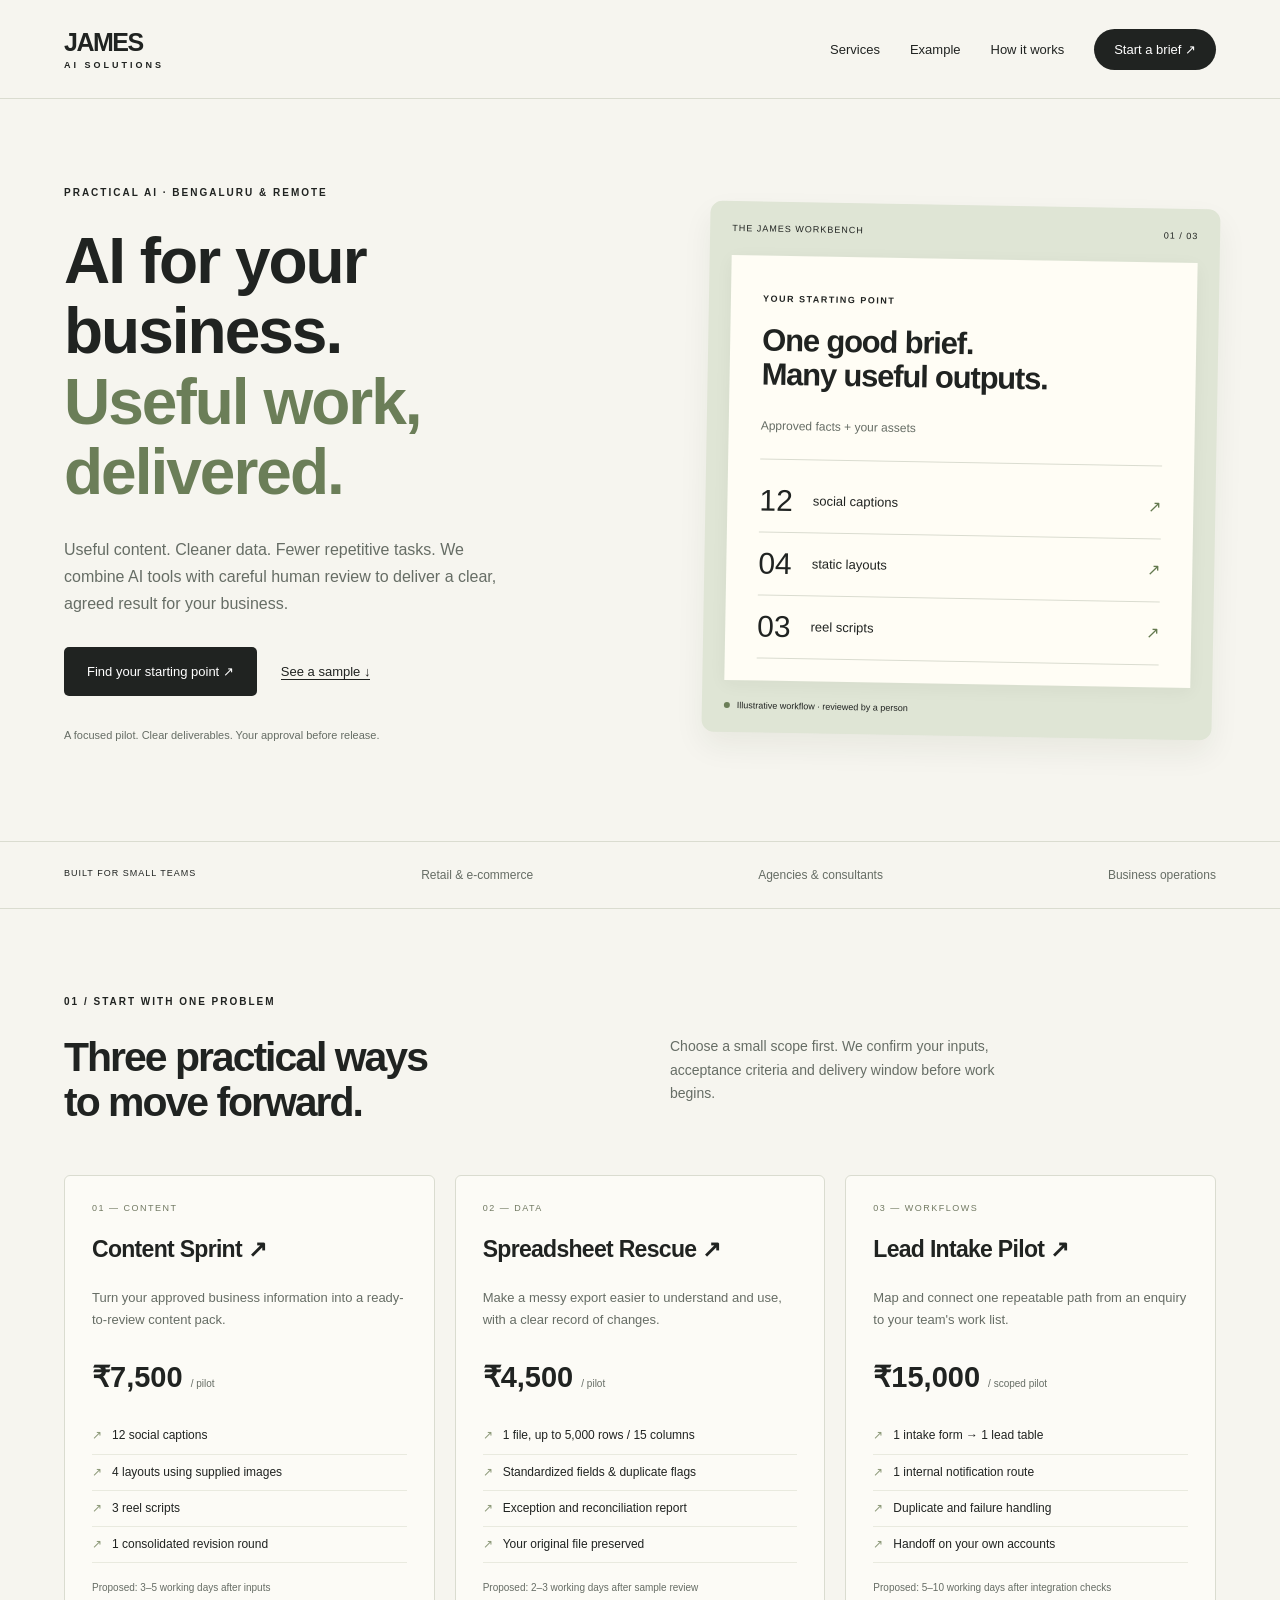
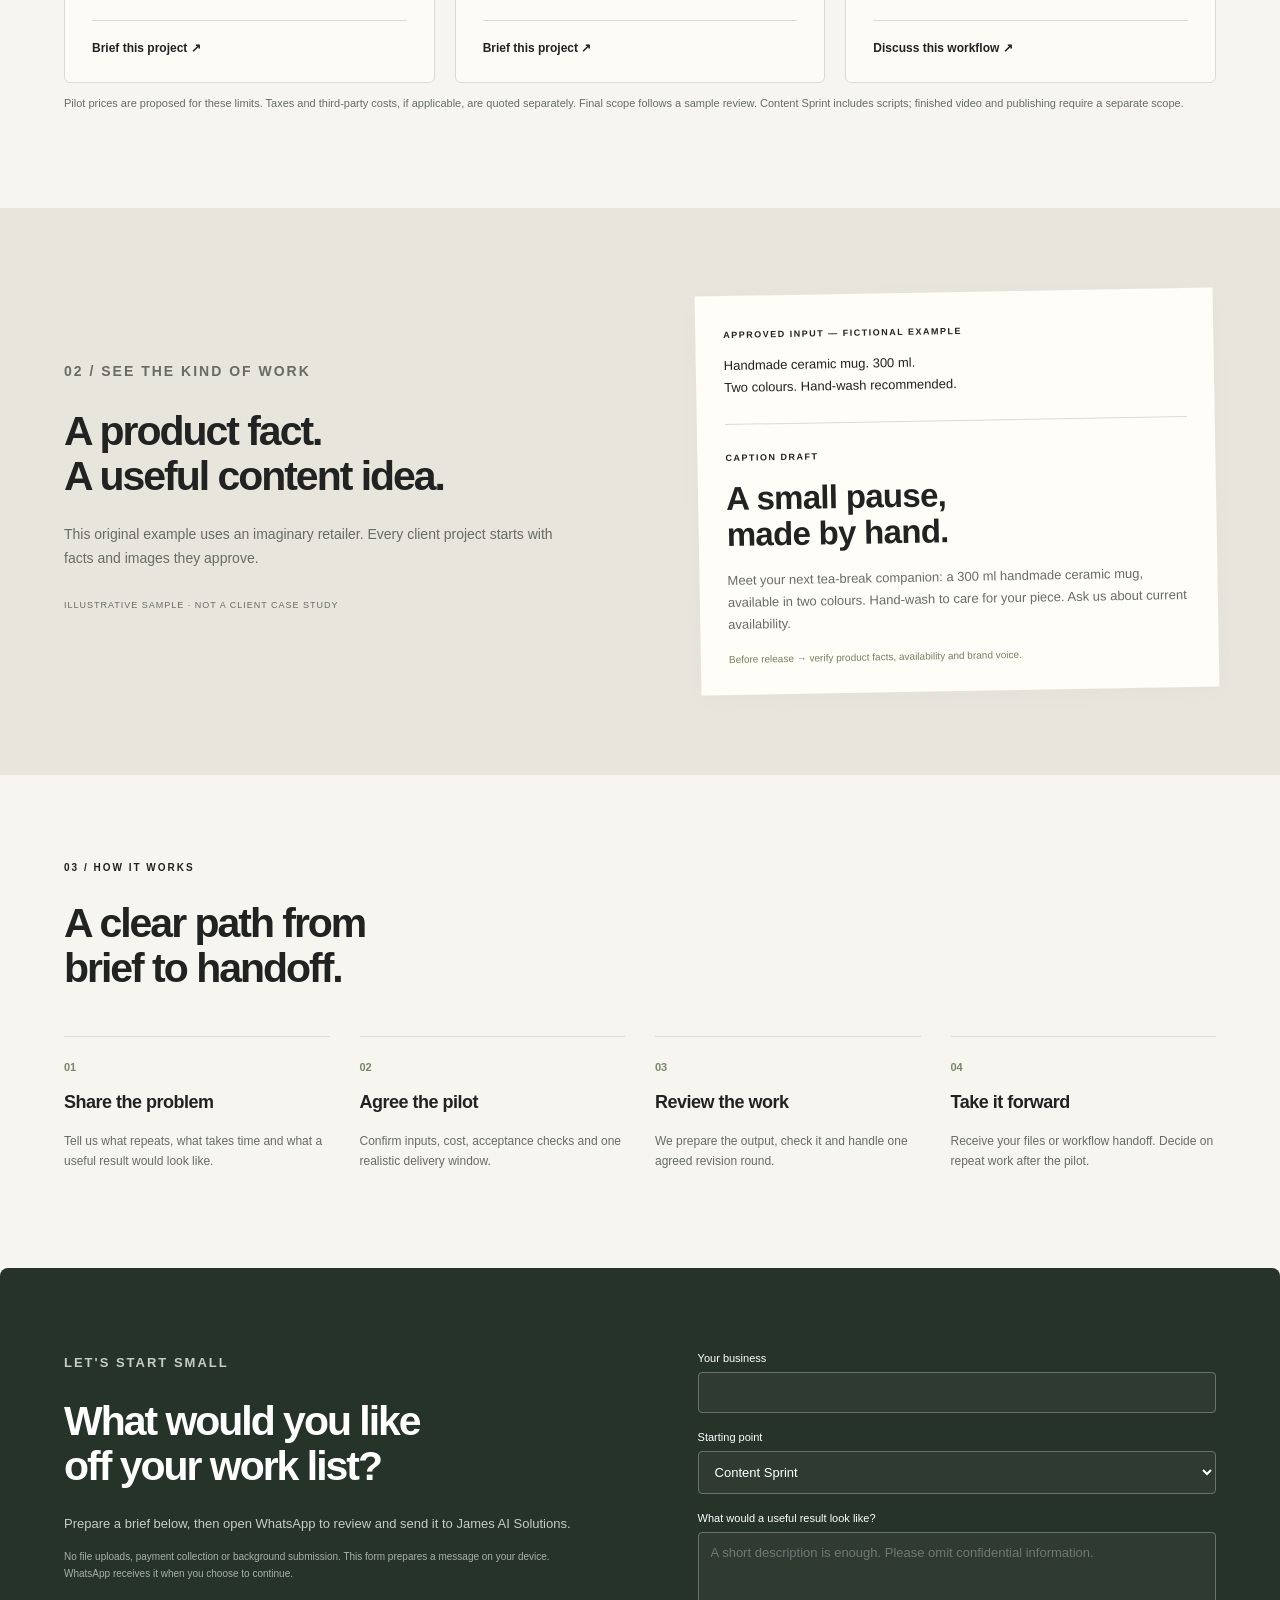
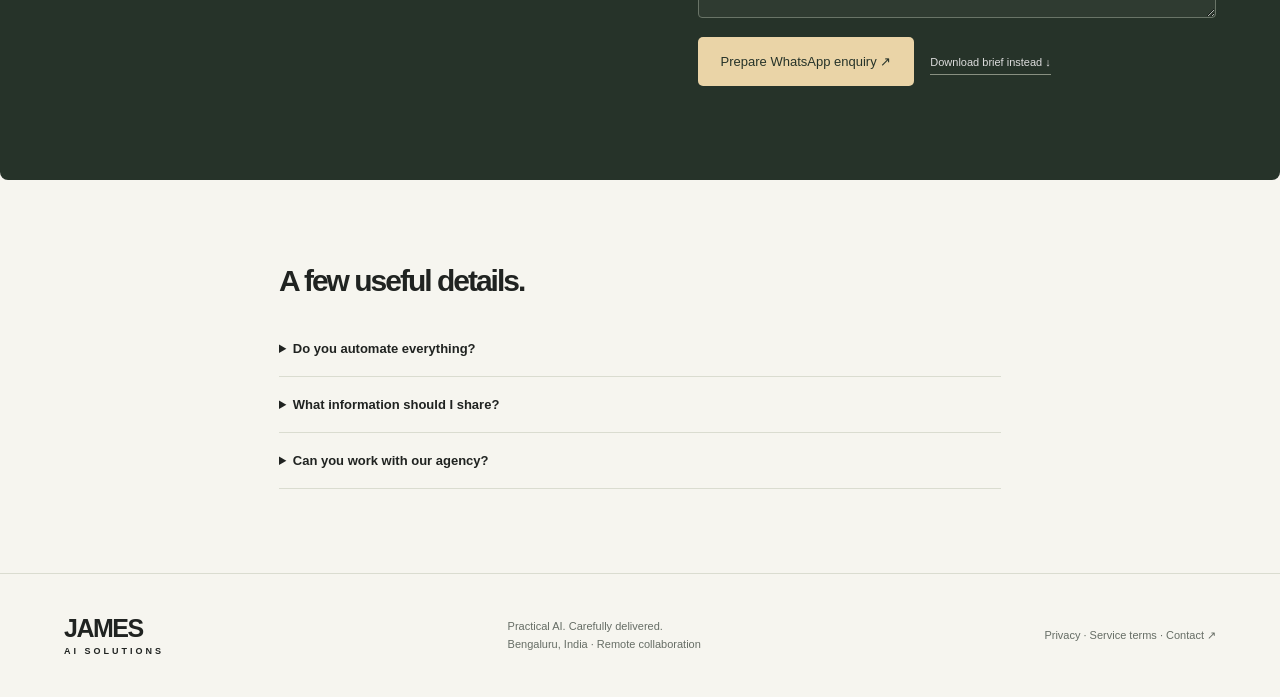
==== site/index.html @ 5cc7531f "Add accessible static business website and Cloudflare deployment build" ====
<!doctype html>
<html lang="en"><head><meta charset="utf-8"><meta name="viewport" content="width=device-width,initial-scale=1"><meta name="description" content="James AI Solutions helps Bengaluru small businesses with AI-assisted content, spreadsheet cleanup and lead intake automation. Explore fixed-scope pilots."><title>James AI Solutions | AI Content & Business Automation in Bengaluru</title><meta name="theme-color" content="#263329"><link rel="icon" href="favicon.svg" type="image/svg+xml"><link rel="stylesheet" href="style.css"></head>
<body><a class="skip-link" href="#main">Skip to content</a><header><a class="brand" href="#">JAMES<span>AI SOLUTIONS</span></a><nav aria-label="Main navigation"><a href="#services">Services</a><a href="#example">Example</a><a href="#process">How it works</a><a class="nav-cta" href="#brief">Start a brief ↗</a></nav></header>
<main id="main"><section class="hero"><div><p class="eyebrow">PRACTICAL AI · BENGALURU & REMOTE</p><h1>AI for your business.<br><em>Useful work, delivered.</em></h1><p class="intro">Useful content. Cleaner data. Fewer repetitive tasks. We combine AI tools with careful human review to deliver a clear, agreed result for your business.</p><div class="actions"><a class="button" href="#services">Find your starting point ↗</a><a class="text-link" href="#example">See a sample ↓</a></div><p class="fine">A focused pilot. Clear deliverables. Your approval before release.</p></div><aside class="workbench" aria-label="An illustrative content workflow"><div class="window"><span>THE JAMES WORKBENCH</span><span>01 / 03</span></div><div class="paper"><small>YOUR STARTING POINT</small><h2>One good brief.<br>Many useful outputs.</h2><p>Approved facts + your assets</p><div class="line"></div><div class="output"><b>12</b><span>social captions</span><i>↗</i></div><div class="output"><b>04</b><span>static layouts</span><i>↗</i></div><div class="output"><b>03</b><span>reel scripts</span><i>↗</i></div></div><div class="review"><span class="dot"></span>Illustrative workflow · reviewed by a person</div></aside></section>
<div class="strip"><span>BUILT FOR SMALL TEAMS</span><span>Retail & e-commerce</span><span>Agencies & consultants</span><span>Business operations</span></div>
<section id="services"><div class="section-top"><p class="eyebrow">01 / START WITH ONE PROBLEM</p><h2>Three practical ways<br>to move forward.</h2><p>Choose a small scope first. We confirm your inputs, acceptance criteria and delivery window before work begins.</p></div><div class="packages"><article><span class="number">01 — CONTENT</span><h3><a href="content-sprint.html">Content Sprint ↗</a></h3><p>Turn your approved business information into a ready-to-review content pack.</p><strong>₹7,500 <small>/ pilot</small></strong><ul><li>12 social captions</li><li>4 layouts using supplied images</li><li>3 reel scripts</li><li>1 consolidated revision round</li></ul><p class="timing">Proposed: 3–5 working days after inputs</p><a class="choose" data-service="Content Sprint" href="#brief">Brief this project ↗</a></article><article><span class="number">02 — DATA</span><h3><a href="spreadsheet-rescue.html">Spreadsheet Rescue ↗</a></h3><p>Make a messy export easier to understand and use, with a clear record of changes.</p><strong>₹4,500 <small>/ pilot</small></strong><ul><li>1 file, up to 5,000 rows / 15 columns</li><li>Standardized fields & duplicate flags</li><li>Exception and reconciliation report</li><li>Your original file preserved</li></ul><p class="timing">Proposed: 2–3 working days after sample review</p><a class="choose" data-service="Spreadsheet Rescue" href="#brief">Brief this project ↗</a></article><article><span class="number">03 — WORKFLOWS</span><h3><a href="lead-intake.html">Lead Intake Pilot ↗</a></h3><p>Map and connect one repeatable path from an enquiry to your team's work list.</p><strong>₹15,000 <small>/ scoped pilot</small></strong><ul><li>1 intake form → 1 lead table</li><li>1 internal notification route</li><li>Duplicate and failure handling</li><li>Handoff on your own accounts</li></ul><p class="timing">Proposed: 5–10 working days after integration checks</p><a class="choose" data-service="Lead Intake Pilot" href="#brief">Discuss this workflow ↗</a></article></div><p class="fine">Pilot prices are proposed for these limits. Taxes and third-party costs, if applicable, are quoted separately. Final scope follows a sample review. Content Sprint includes scripts; finished video and publishing require a separate scope.</p></section>
<section id="example" class="example"><div><p class="eyebrow">02 / SEE THE KIND OF WORK</p><h2>A product fact.<br>A useful content idea.</h2><p>This original example uses an imaginary retailer. Every client project starts with facts and images they approve.</p><p class="sample-label">ILLUSTRATIVE SAMPLE · NOT A CLIENT CASE STUDY</p></div><div class="sample"><div class="fact"><small>APPROVED INPUT — FICTIONAL EXAMPLE</small><p>Handmade ceramic mug. 300 ml.<br>Two colours. Hand-wash recommended.</p></div><div class="caption"><small>CAPTION DRAFT</small><h3>A small pause,<br>made by hand.</h3><p>Meet your next tea-break companion: a 300 ml handmade ceramic mug, available in two colours. Hand-wash to care for your piece. Ask us about current availability.</p><span>Before release → verify product facts, availability and brand voice.</span></div></div></section>
<section id="process"><p class="eyebrow">03 / HOW IT WORKS</p><h2>A clear path from<br>brief to handoff.</h2><div class="steps"><article><b>01</b><h3>Share the problem</h3><p>Tell us what repeats, what takes time and what a useful result would look like.</p></article><article><b>02</b><h3>Agree the pilot</h3><p>Confirm inputs, cost, acceptance checks and one realistic delivery window.</p></article><article><b>03</b><h3>Review the work</h3><p>We prepare the output, check it and handle one agreed revision round.</p></article><article><b>04</b><h3>Take it forward</h3><p>Receive your files or workflow handoff. Decide on repeat work after the pilot.</p></article></div></section>
<section id="brief" class="brief"><div><p class="eyebrow">LET'S START SMALL</p><h2>What would you like<br>off your work list?</h2><p>Prepare a brief below, then open WhatsApp to review and send it to James AI Solutions.</p><p class="fine">No file uploads, payment collection or background submission. This form prepares a message on your device. WhatsApp receives it when you choose to continue.</p></div><form id="brief-form"><label>Your business<input name="business" required maxlength="100" autocomplete="organization"></label><label>Starting point<select name="service" id="service"><option>Content Sprint</option><option>Spreadsheet Rescue</option><option>Lead Intake Pilot</option><option>Agency partnership</option></select></label><label>What would a useful result look like?<textarea name="problem" required rows="4" maxlength="1200" placeholder="A short description is enough. Please omit confidential information."></textarea></label><button class="button" type="submit">Prepare WhatsApp enquiry ↗</button><button id="download" type="button" class="secondary">Download brief instead ↓</button><p id="form-status" role="status" class="fine"></p></form></section>
<section class="faq"><h2>A few useful details.</h2><details><summary>Do you automate everything?</summary><p>We automate selected repetitive steps and keep review points for factual accuracy, quality and release decisions. Every workflow needs checks with real inputs before handoff.</p></details><details><summary>What information should I share?</summary><p>Start with a short problem description and a non-confidential sample. We agree on access, provider use and retention before handling business data.</p></details><details><summary>Can you work with our agency?</summary><p>We can discuss a scoped production trial using your approved briefs and assets. Repeat capacity and turnaround are agreed after delivery of the trial.</p></details></section></main><footer><a class="brand" href="#">JAMES<span>AI SOLUTIONS</span></a><p>Practical AI. Carefully delivered.<br>Bengaluru, India · Remote collaboration</p><div><a href="privacy.html">Privacy</a> · <a href="terms.html">Service terms</a> · <a href="#brief">Contact ↗</a></div></footer><script src="app.js"></script></body></html>
---- site/style.css ----
:root{--ink:#202321;--muted:#666d65;--paper:#f6f5ef;--orange:#e5813d;--line:#dadcd0}*{box-sizing:border-box}html{scroll-behavior:smooth;scroll-padding-top:25px}body{margin:0;background:var(--paper);color:var(--ink);font-family:'DM Sans',sans-serif}a{color:inherit;text-decoration:none}header,main,footer{max-width:1320px;margin:auto}header{padding:28px 5%;display:flex;justify-content:space-between;align-items:center;border-bottom:1px solid var(--line)}.brand{font:800 25px 'Manrope',sans-serif;letter-spacing:-1.5px}.brand span{display:block;font:600 9px 'DM Sans',sans-serif;letter-spacing:3px;margin-top:3px}nav{display:flex;align-items:center;gap:30px;font-size:13px}.nav-cta{background:var(--ink);color:white;padding:13px 20px;border-radius:30px}section{padding:84px 5%}.hero{display:grid;grid-template-columns:1.1fr 1fr;gap:7%;align-items:center;padding-top:85px;padding-bottom:85px}.eyebrow{font-size:10px;letter-spacing:2px;font-weight:700;margin:0 0 25px}h1,h2,h3{font-family:'Manrope',sans-serif;letter-spacing:-2px;line-height:1.1}h1{font-size:clamp(50px,5.4vw,76px);font-weight:600;margin:0 0 28px}h1 em{font-style:normal;color:#6b7e58}h2{font-size:clamp(30px,3.2vw,44px);font-weight:600;margin:0 0 24px}h3{font-size:23px;letter-spacing:-.7px;font-weight:600}p{line-height:1.7}.intro{font-size:16px;max-width:450px;color:var(--muted)}.actions{display:flex;gap:24px;align-items:center;margin:30px 0}.button{display:inline-block;border:0;border-radius:5px;background:var(--ink);color:#fff;padding:17px 23px;font:500 13px 'DM Sans',sans-serif;cursor:pointer}.button:hover,.nav-cta:hover{background:#46523d}.text-link{font-size:13px;border-bottom:1px solid}.fine{font-size:11px;color:var(--muted);line-height:1.7}.workbench{background:#dfe5d5;padding:22px;border-radius:12px;transform:rotate(1deg);box-shadow:0 14px 30px #252c1510}.window{display:flex;justify-content:space-between;font-size:9px;letter-spacing:1px;margin-bottom:22px}.paper{background:#fffdf5;padding:32px 32px 22px;box-shadow:0 4px 18px #2731150c}.paper small,.sample small{font-size:9px;letter-spacing:1.5px;font-weight:700}.paper h2{font-size:31px;letter-spacing:-1.2px;margin-top:18px}.paper p{font-size:12px;color:var(--muted)}.line{height:1px;background:var(--line);margin:22px 0 10px}.output{display:flex;gap:20px;align-items:center;padding:14px 0;border-bottom:1px solid var(--line)}.output b{font:500 30px 'Manrope',sans-serif}.output span{font-size:13px}.output i{margin-left:auto;font-style:normal;color:#64794f}.review{font-size:9px;margin-top:20px;display:flex;align-items:center;gap:7px}.dot{width:6px;height:6px;border-radius:50%;background:#6b7e58}.strip{display:flex;justify-content:space-between;gap:20px;padding:26px 5%;border-block:1px solid var(--line);font-size:12px;color:var(--muted)}.strip span:first-child{font-size:9px;letter-spacing:1px;color:var(--ink)}.section-top{display:grid;grid-template-columns:1fr 1fr;gap:0 60px}.section-top .eyebrow{grid-column:1/-1}.section-top>p:last-child{font-size:14px;color:var(--muted);max-width:350px;margin:0}.packages{display:grid;grid-template-columns:repeat(3,1fr);gap:20px;margin-top:26px}.packages article{border:1px solid var(--line);padding:27px;background:#fcfbf6;border-radius:6px;display:flex;flex-direction:column}.number{font-size:9px;letter-spacing:1.5px;color:#717962}.packages h3{margin:24px 0 12px}.packages p{font-size:13px;color:var(--muted)}.packages strong{font:600 29px 'Manrope',sans-serif;margin-top:16px}.packages strong small{font-size:10px;font-weight:400;color:var(--muted)}ul{list-style:none;padding:0;margin:24px 0 16px}li{font-size:12px;line-height:1.6;padding:8px 0;border-bottom:1px solid #e9eadf}li:before{content:'↗';margin-right:10px;color:#8c9978}.packages .timing{font-size:10px;margin-top:auto}.choose{display:block;border-top:1px solid var(--line);margin-top:14px;padding-top:20px;font-size:12px;font-weight:600}.example{background:#e8e5dc;display:grid;grid-template-columns:1fr 1fr;gap:10%;align-items:center}.example>div>p{font-size:14px;color:var(--muted)}.example .sample-label{font-size:9px;letter-spacing:1px;margin-top:28px}.sample{background:#fffdf7;padding:28px;box-shadow:0 5px 25px #00000006;transform:rotate(-1deg)}.fact{border-bottom:1px solid var(--line);padding-bottom:12px}.fact p{font-size:13px}.caption{padding-top:22px}.caption h3{font-size:33px;margin:16px 0}.caption p{font-size:13px;color:var(--muted)}.caption span{font-size:10px;color:#74815e}.steps{display:grid;grid-template-columns:repeat(4,1fr);gap:30px;margin-top:45px}.steps b{font-size:11px;color:#78886a}.steps article{border-top:1px solid var(--line);padding-top:20px}.steps h3{font-size:18px;letter-spacing:-.5px}.steps p{font-size:12px;color:var(--muted)}.brief{background:#263329;color:white;display:grid;grid-template-columns:1fr 1fr;gap:10%;border-radius:8px}.brief p{font-size:13px;color:#c7cec2}.brief .fine{font-size:10px;color:#a9b3a4}form label{display:block;font-size:11px;margin-bottom:18px}input,select,textarea{display:block;width:100%;font:13px 'DM Sans',sans-serif;padding:12px;margin-top:8px;border:1px solid #697467;border-radius:4px;background:#ffffff0a;color:#fff}select option{color:#202321}textarea{resize:vertical}input:focus,select:focus,textarea:focus{outline:2px solid #dfb786}.brief .button{background:#ead4a7;color:#263329}.secondary{font:11px 'DM Sans',sans-serif;background:transparent;color:#ddd;border:0;border-bottom:1px solid #889081;margin:14px 0 0 16px;padding:6px 0;cursor:pointer}.faq{max-width:850px;margin:auto}.faq h2{font-size:30px}.faq details{border-bottom:1px solid var(--line);padding:20px 0;font-size:13px}.faq summary{cursor:pointer;font-weight:600}.faq details p{color:var(--muted)}footer{padding:32px 5%;display:flex;align-items:center;justify-content:space-between;border-top:1px solid var(--line)}footer p,footer>a:last-child{font-size:11px;color:var(--muted)}@media(max-width:800px){header{padding:22px 6%}nav a:not(.nav-cta){display:none}nav{gap:0}.hero{grid-template-columns:1fr;padding:55px 6%;gap:45px}h1{font-size:55px}.workbench{max-width:480px;transform:none}section{padding:55px 6%}.strip{flex-wrap:wrap;font-size:10px}.strip span:first-child{width:100%}.section-top,.example,.brief{grid-template-columns:1fr;gap:25px}.packages{grid-template-columns:1fr}.steps{grid-template-columns:1fr 1fr;gap:25px}.example{padding:55px 6%}.sample{transform:none}.packages article{padding:27px}.packages .timing{margin-top:10px}.brief{border-radius:0}.secondary{display:block;margin-left:0}footer{flex-wrap:wrap;gap:20px}.actions{gap:18px}.text-link{font-size:11px}}@media(prefers-reduced-motion:reduce){html{scroll-behavior:auto}}
.skip-link{position:absolute;left:12px;top:-100px;background:#fff;color:#202321;padding:14px;z-index:10}.skip-link:focus{top:12px}:focus-visible{outline:3px solid #bd6b2e;outline-offset:4px}h1{font-size:clamp(43px,5vw,68px)}.document{max-width:900px;margin:auto;min-height:65vh}.document h1{font-size:46px}.document h2{font-size:26px;letter-spacing:-.6px;margin-top:35px}.document p,.document li{font-size:15px}.document a:not(.button){text-decoration:underline}.document ul{list-style:disc;padding-left:20px}.document li:before{content:none}footer div{font-size:11px;color:var(--muted)}@media(max-width:800px){h1{font-size:44px}.document h1{font-size:36px}}
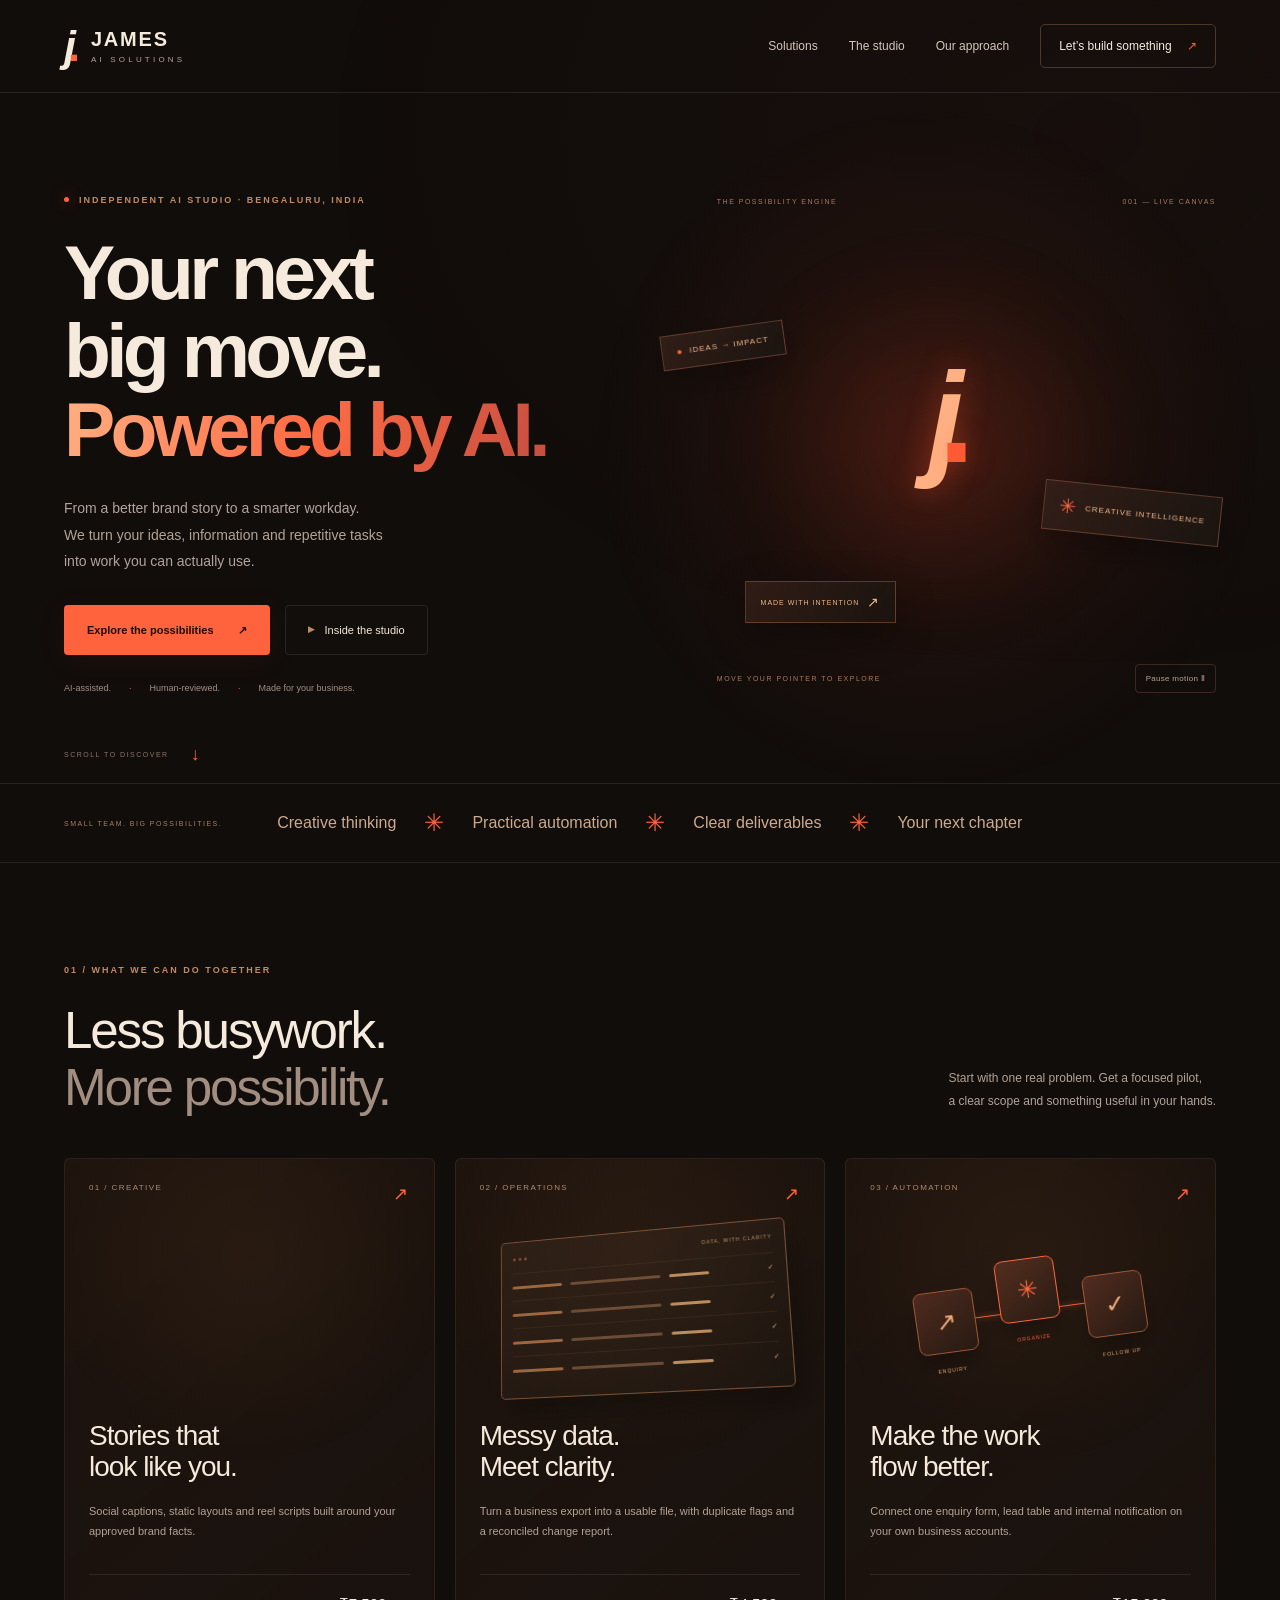
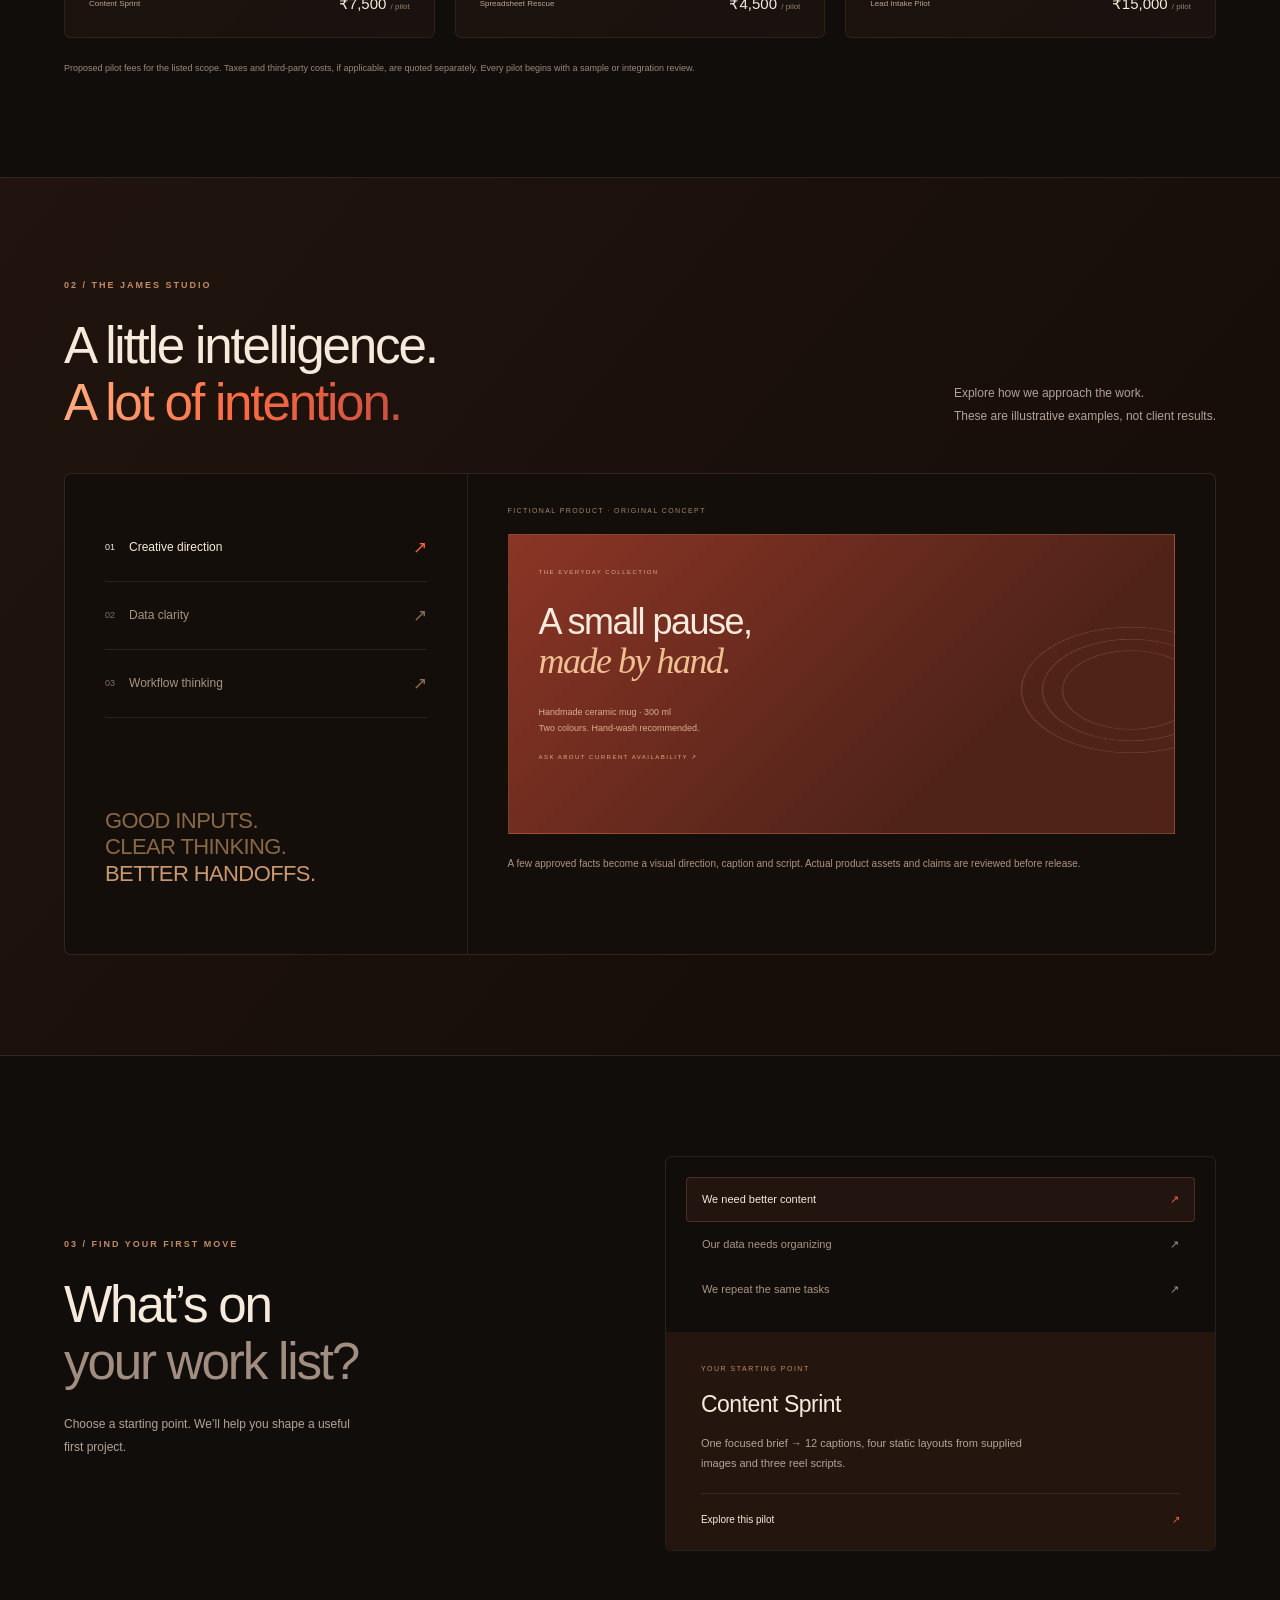
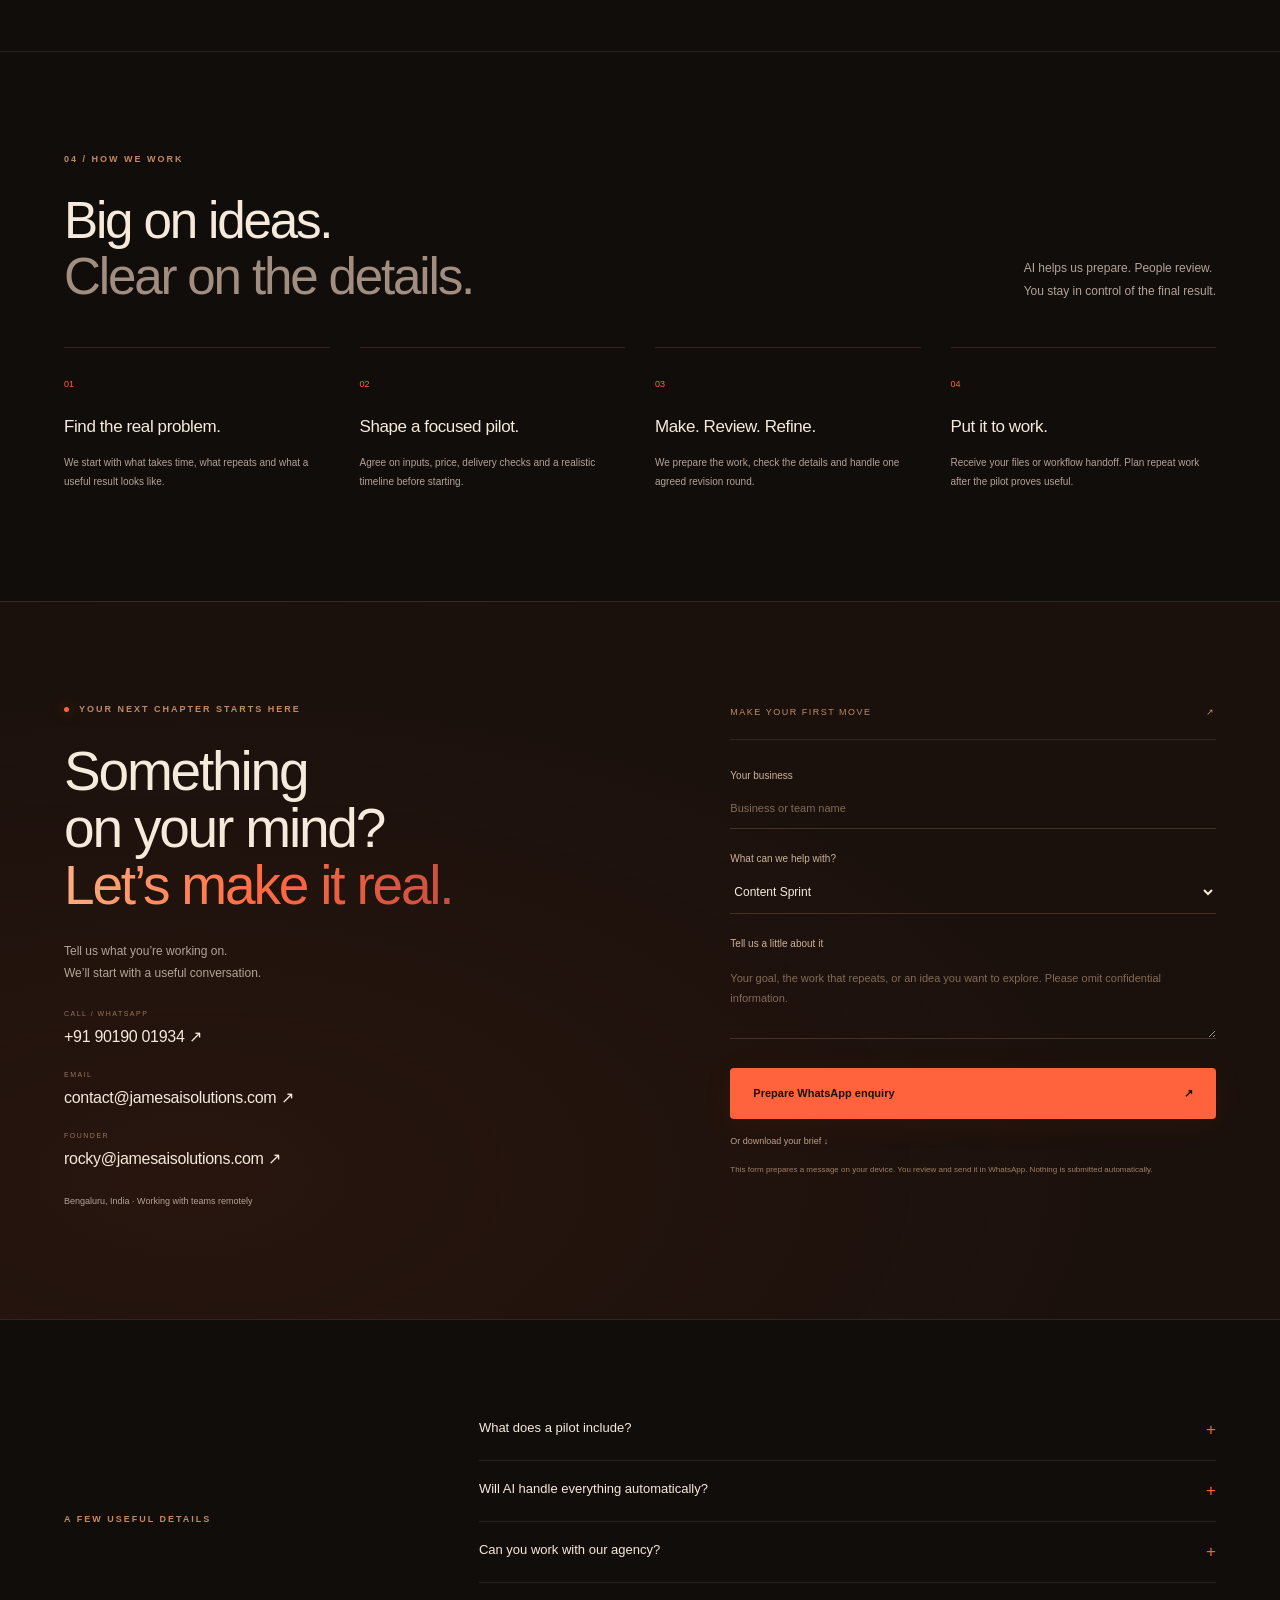
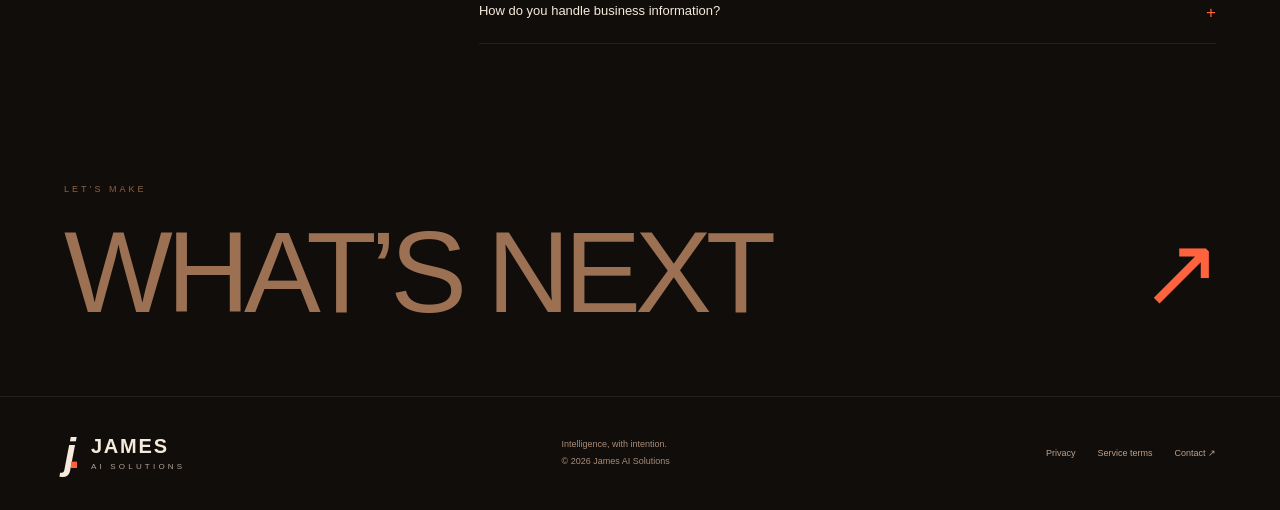
==== commit d1477340: "Redesign James website with animated dark studio, company domain and email contacts" ====
--- a/site/index.html
+++ b/site/index.html
@@ -1,10 +1,11 @@
-<!doctype html>
-<html lang="en"><head><meta charset="utf-8"><meta name="viewport" content="width=device-width,initial-scale=1"><meta name="description" content="James AI Solutions helps Bengaluru small businesses with AI-assisted content, spreadsheet cleanup and lead intake automation. Explore fixed-scope pilots."><title>James AI Solutions | AI Content & Business Automation in Bengaluru</title><meta name="theme-color" content="#263329"><link rel="icon" href="favicon.svg" type="image/svg+xml"><link rel="stylesheet" href="style.css"></head>
-<body><a class="skip-link" href="#main">Skip to content</a><header><a class="brand" href="#">JAMES<span>AI SOLUTIONS</span></a><nav aria-label="Main navigation"><a href="#services">Services</a><a href="#example">Example</a><a href="#process">How it works</a><a class="nav-cta" href="#brief">Start a brief ↗</a></nav></header>
-<main id="main"><section class="hero"><div><p class="eyebrow">PRACTICAL AI · BENGALURU & REMOTE</p><h1>AI for your business.<br><em>Useful work, delivered.</em></h1><p class="intro">Useful content. Cleaner data. Fewer repetitive tasks. We combine AI tools with careful human review to deliver a clear, agreed result for your business.</p><div class="actions"><a class="button" href="#services">Find your starting point ↗</a><a class="text-link" href="#example">See a sample ↓</a></div><p class="fine">A focused pilot. Clear deliverables. Your approval before release.</p></div><aside class="workbench" aria-label="An illustrative content workflow"><div class="window"><span>THE JAMES WORKBENCH</span><span>01 / 03</span></div><div class="paper"><small>YOUR STARTING POINT</small><h2>One good brief.<br>Many useful outputs.</h2><p>Approved facts + your assets</p><div class="line"></div><div class="output"><b>12</b><span>social captions</span><i>↗</i></div><div class="output"><b>04</b><span>static layouts</span><i>↗</i></div><div class="output"><b>03</b><span>reel scripts</span><i>↗</i></div></div><div class="review"><span class="dot"></span>Illustrative workflow · reviewed by a person</div></aside></section>
-<div class="strip"><span>BUILT FOR SMALL TEAMS</span><span>Retail & e-commerce</span><span>Agencies & consultants</span><span>Business operations</span></div>
-<section id="services"><div class="section-top"><p class="eyebrow">01 / START WITH ONE PROBLEM</p><h2>Three practical ways<br>to move forward.</h2><p>Choose a small scope first. We confirm your inputs, acceptance criteria and delivery window before work begins.</p></div><div class="packages"><article><span class="number">01 — CONTENT</span><h3><a href="content-sprint.html">Content Sprint ↗</a></h3><p>Turn your approved business information into a ready-to-review content pack.</p><strong>₹7,500 <small>/ pilot</small></strong><ul><li>12 social captions</li><li>4 layouts using supplied images</li><li>3 reel scripts</li><li>1 consolidated revision round</li></ul><p class="timing">Proposed: 3–5 working days after inputs</p><a class="choose" data-service="Content Sprint" href="#brief">Brief this project ↗</a></article><article><span class="number">02 — DATA</span><h3><a href="spreadsheet-rescue.html">Spreadsheet Rescue ↗</a></h3><p>Make a messy export easier to understand and use, with a clear record of changes.</p><strong>₹4,500 <small>/ pilot</small></strong><ul><li>1 file, up to 5,000 rows / 15 columns</li><li>Standardized fields & duplicate flags</li><li>Exception and reconciliation report</li><li>Your original file preserved</li></ul><p class="timing">Proposed: 2–3 working days after sample review</p><a class="choose" data-service="Spreadsheet Rescue" href="#brief">Brief this project ↗</a></article><article><span class="number">03 — WORKFLOWS</span><h3><a href="lead-intake.html">Lead Intake Pilot ↗</a></h3><p>Map and connect one repeatable path from an enquiry to your team's work list.</p><strong>₹15,000 <small>/ scoped pilot</small></strong><ul><li>1 intake form → 1 lead table</li><li>1 internal notification route</li><li>Duplicate and failure handling</li><li>Handoff on your own accounts</li></ul><p class="timing">Proposed: 5–10 working days after integration checks</p><a class="choose" data-service="Lead Intake Pilot" href="#brief">Discuss this workflow ↗</a></article></div><p class="fine">Pilot prices are proposed for these limits. Taxes and third-party costs, if applicable, are quoted separately. Final scope follows a sample review. Content Sprint includes scripts; finished video and publishing require a separate scope.</p></section>
-<section id="example" class="example"><div><p class="eyebrow">02 / SEE THE KIND OF WORK</p><h2>A product fact.<br>A useful content idea.</h2><p>This original example uses an imaginary retailer. Every client project starts with facts and images they approve.</p><p class="sample-label">ILLUSTRATIVE SAMPLE · NOT A CLIENT CASE STUDY</p></div><div class="sample"><div class="fact"><small>APPROVED INPUT — FICTIONAL EXAMPLE</small><p>Handmade ceramic mug. 300 ml.<br>Two colours. Hand-wash recommended.</p></div><div class="caption"><small>CAPTION DRAFT</small><h3>A small pause,<br>made by hand.</h3><p>Meet your next tea-break companion: a 300 ml handmade ceramic mug, available in two colours. Hand-wash to care for your piece. Ask us about current availability.</p><span>Before release → verify product facts, availability and brand voice.</span></div></div></section>
-<section id="process"><p class="eyebrow">03 / HOW IT WORKS</p><h2>A clear path from<br>brief to handoff.</h2><div class="steps"><article><b>01</b><h3>Share the problem</h3><p>Tell us what repeats, what takes time and what a useful result would look like.</p></article><article><b>02</b><h3>Agree the pilot</h3><p>Confirm inputs, cost, acceptance checks and one realistic delivery window.</p></article><article><b>03</b><h3>Review the work</h3><p>We prepare the output, check it and handle one agreed revision round.</p></article><article><b>04</b><h3>Take it forward</h3><p>Receive your files or workflow handoff. Decide on repeat work after the pilot.</p></article></div></section>
-<section id="brief" class="brief"><div><p class="eyebrow">LET'S START SMALL</p><h2>What would you like<br>off your work list?</h2><p>Prepare a brief below, then open WhatsApp to review and send it to James AI Solutions.</p><p class="fine">No file uploads, payment collection or background submission. This form prepares a message on your device. WhatsApp receives it when you choose to continue.</p></div><form id="brief-form"><label>Your business<input name="business" required maxlength="100" autocomplete="organization"></label><label>Starting point<select name="service" id="service"><option>Content Sprint</option><option>Spreadsheet Rescue</option><option>Lead Intake Pilot</option><option>Agency partnership</option></select></label><label>What would a useful result look like?<textarea name="problem" required rows="4" maxlength="1200" placeholder="A short description is enough. Please omit confidential information."></textarea></label><button class="button" type="submit">Prepare WhatsApp enquiry ↗</button><button id="download" type="button" class="secondary">Download brief instead ↓</button><p id="form-status" role="status" class="fine"></p></form></section>
-<section class="faq"><h2>A few useful details.</h2><details><summary>Do you automate everything?</summary><p>We automate selected repetitive steps and keep review points for factual accuracy, quality and release decisions. Every workflow needs checks with real inputs before handoff.</p></details><details><summary>What information should I share?</summary><p>Start with a short problem description and a non-confidential sample. We agree on access, provider use and retention before handling business data.</p></details><details><summary>Can you work with our agency?</summary><p>We can discuss a scoped production trial using your approved briefs and assets. Repeat capacity and turnaround are agreed after delivery of the trial.</p></details></section></main><footer><a class="brand" href="#">JAMES<span>AI SOLUTIONS</span></a><p>Practical AI. Carefully delivered.<br>Bengaluru, India · Remote collaboration</p><div><a href="privacy.html">Privacy</a> · <a href="terms.html">Service terms</a> · <a href="#brief">Contact ↗</a></div></footer><script src="app.js"></script></body></html>+<!doctype html><html lang="en"><head><meta charset="utf-8"><meta name="viewport" content="width=device-width,initial-scale=1"><title>James AI Solutions | AI Creative Studio & Business Automation</title><meta name="description" content="James AI Solutions, Bengaluru. AI-assisted content, clean business data and practical workflow automation. Start with a clear scope and a reviewed pilot."><meta name="google-site-verification" content="L9qBcT9hJaCcLFUGLz31NFt0dHIA7tTeZe_kbl9FIUk"><meta name="theme-color" content="#130d0b"><link rel="icon" href="favicon.svg" type="image/svg+xml"><link rel="stylesheet" href="style.css"><script src="app.js" defer></script></head>
+<body><a class="skip-link" href="#main">Skip to content</a><div class="ambient" aria-hidden="true"></div><header class="site-header"><a class="brand" href="#" aria-label="James AI Solutions home"><span class="brand-symbol" aria-hidden="true">j<span>.</span></span><span>JAMES<small>AI SOLUTIONS</small></span></a><nav id="navigation" aria-label="Main navigation"><a href="#solutions">Solutions</a><a href="#studio">The studio</a><a href="#process">Our approach</a><a class="nav-cta" href="#brief">Let’s build something <span>↗</span></a></nav><button class="menu-toggle" aria-label="Open menu" aria-controls="navigation" aria-expanded="false">☰</button></header>
+<main id="main"><section class="hero"><div class="hero-copy"><p class="eyebrow"><span class="status-dot"></span> INDEPENDENT AI STUDIO · BENGALURU, INDIA</p><h1>Your next<br>big move.<br><span class="gradient-text">Powered by AI.</span></h1><p class="hero-description">From a better brand story to a smarter workday.<br>We turn your ideas, information and repetitive tasks<br class="desktop"> into work you can actually use.</p><div class="hero-actions"><a class="button primary magnetic" href="#solutions">Explore the possibilities <span>↗</span></a><a class="button ghost" href="#studio"><span class="play-icon">▶</span> Inside the studio</a></div><div class="hero-proof"><span>AI-assisted.</span><span>Human-reviewed.</span><span>Made for your business.</span></div></div><div class="hero-art" aria-label="Interactive abstract orbital sculpture"><div class="art-label"><span>THE POSSIBILITY ENGINE</span><span>001 — LIVE CANVAS</span></div><canvas id="orbit" aria-hidden="true"></canvas><div class="core-mark" aria-hidden="true">j<span>.</span></div><div class="orbit-tag tag-one"><i></i> IDEAS → IMPACT</div><div class="orbit-tag tag-two"><span>✳</span> CREATIVE INTELLIGENCE</div><div class="orbit-tag tag-three">MADE WITH INTENTION <span>↗</span></div><div class="art-footer"><span>MOVE YOUR POINTER TO EXPLORE</span><button id="motion-toggle" aria-pressed="false">Pause motion Ⅱ</button></div></div><a class="scroll-cue" href="#solutions">SCROLL TO DISCOVER <span>↓</span></a></section>
+<div class="manifesto-strip"><span>SMALL TEAM. BIG POSSIBILITIES.</span><p>Creative thinking <i>✳</i> Practical automation <i>✳</i> Clear deliverables <i>✳</i> Your next chapter</p></div>
+<section id="solutions" class="section"><div class="section-intro reveal"><div><p class="eyebrow">01 / WHAT WE CAN DO TOGETHER</p><h2>Less busywork.<br><span class="dim">More possibility.</span></h2></div><p>Start with one real problem. Get a focused pilot,<br class="desktop"> a clear scope and something useful in your hands.</p></div><div class="solution-grid"><a href="content-sprint.html" class="solution-card reveal tilt"><div class="card-top"><span>01 / CREATIVE</span><span class="arrow">↗</span></div><div class="card-visual creative-visual" aria-hidden="true"><span class="mini-sheet s1"><i></i><b>A small<br>pause.</b><em>MADE BY HAND</em></span><span class="mini-sheet s2"><i></i><b>Your next<br>good idea.</b><em>READY TO TAKE SHAPE</em></span></div><h3>Stories that<br>look like you.</h3><p>Social captions, static layouts and reel scripts built around your approved brand facts.</p><div class="card-foot"><span>Content Sprint</span><strong>₹7,500 <small>/ pilot</small></strong></div></a><a href="spreadsheet-rescue.html" class="solution-card reveal tilt"><div class="card-top"><span>02 / OPERATIONS</span><span class="arrow">↗</span></div><div class="card-visual data-visual" aria-hidden="true"><div class="data-window"><div class="window-dots">● ● ● <span>DATA, WITH CLARITY</span></div><div class="data-row"><i></i><b></b><em></em><span>✓</span></div><div class="data-row"><i></i><b></b><em></em><span>✓</span></div><div class="data-row"><i></i><b></b><em></em><span>✓</span></div><div class="data-row"><i></i><b></b><em></em><span>✓</span></div></div></div><h3>Messy data.<br>Meet clarity.</h3><p>Turn a business export into a usable file, with duplicate flags and a reconciled change report.</p><div class="card-foot"><span>Spreadsheet Rescue</span><strong>₹4,500 <small>/ pilot</small></strong></div></a><a href="lead-intake.html" class="solution-card reveal tilt"><div class="card-top"><span>03 / AUTOMATION</span><span class="arrow">↗</span></div><div class="card-visual flow-visual" aria-hidden="true"><div class="flow-node n1">↗<small>ENQUIRY</small></div><div class="flow-line"></div><div class="flow-node n2">✳<small>ORGANIZE</small></div><div class="flow-line"></div><div class="flow-node n3">✓<small>FOLLOW UP</small></div></div><h3>Make the work<br>flow better.</h3><p>Connect one enquiry form, lead table and internal notification on your own business accounts.</p><div class="card-foot"><span>Lead Intake Pilot</span><strong>₹15,000 <small>/ pilot</small></strong></div></a></div><p class="scope-note">Proposed pilot fees for the listed scope. Taxes and third-party costs, if applicable, are quoted separately. Every pilot begins with a sample or integration review.</p></section>
+<section id="studio" class="studio section"><div class="section-intro reveal"><div><p class="eyebrow">02 / THE JAMES STUDIO</p><h2>A little intelligence.<br><span class="gradient-text">A lot of intention.</span></h2></div><p>Explore how we approach the work.<br>These are illustrative examples, not client results.</p></div><div class="studio-workbench reveal"><div class="studio-controls" role="tablist" aria-label="Explore studio examples"><button role="tab" id="tab-creative" aria-controls="panel-creative" aria-selected="true" tabindex="0" data-tab="creative">01 <span>Creative direction</span><i>↗</i></button><button role="tab" id="tab-data" aria-controls="panel-data" aria-selected="false" tabindex="-1" data-tab="data">02 <span>Data clarity</span><i>↗</i></button><button role="tab" id="tab-workflow" aria-controls="panel-workflow" aria-selected="false" tabindex="-1" data-tab="workflow">03 <span>Workflow thinking</span><i>↗</i></button><p>GOOD INPUTS.<br>CLEAR THINKING.<br><span>BETTER HANDOFFS.</span></p></div><div class="studio-panels"><div class="studio-panel" id="panel-creative" role="tabpanel" aria-labelledby="tab-creative"><div class="sample-note">FICTIONAL PRODUCT · ORIGINAL CONCEPT</div><div class="creative-poster"><span>THE EVERYDAY COLLECTION</span><h3>A small pause,<br><em>made by hand.</em></h3><div class="poster-orbit" aria-hidden="true"><i></i><b></b></div><p>Handmade ceramic mug · 300 ml<br>Two colours. Hand-wash recommended.</p><span>ASK ABOUT CURRENT AVAILABILITY ↗</span></div><p class="panel-caption">A few approved facts become a visual direction, caption and script. Actual product assets and claims are reviewed before release.</p></div><div class="studio-panel" id="panel-data" role="tabpanel" aria-labelledby="tab-data" hidden><div class="sample-note">SYNTHETIC DATA · ILLUSTRATIVE WORKFLOW</div><h3>Keep the original.<br>Make changes visible.</h3><div class="before-after"><div><small>BEFORE</small><p>“ bengaluru ”<br>“BENGALURU”<br>“Bengaluru”</p></div><span>→</span><div><small>AFTER NORMALIZATION</small><p>Bengaluru<br>Bengaluru<br>Bengaluru</p></div></div><div class="qa-row"><span>Original preserved</span><span>Rules agreed</span><span>Exceptions logged</span></div><p class="panel-caption">Matching text does not automatically mean matching records. Duplicate decisions and totals are checked against agreed rules.</p></div><div class="studio-panel" id="panel-workflow" role="tabpanel" aria-labelledby="tab-workflow" hidden><div class="sample-note">WORKFLOW CONCEPT · SCOPED BEFORE IMPLEMENTATION</div><h3>One enquiry.<br>A clearer next step.</h3><ol class="workflow-list"><li><span>01</span><div><b>Capture the brief</b><p>Collect only the agreed business fields.</p></div></li><li><span>02</span><div><b>Check and organize</b><p>Flag duplicates and make failures visible.</p></div></li><li><span>03</span><div><b>Notify the owner</b><p>Keep a person responsible for follow-up.</p></div></li></ol><p class="panel-caption">Your accounts, real-input checks and a documented handoff come before a workflow goes live.</p></div></div></div></section>
+<section class="finder section"><div class="reveal"><p class="eyebrow">03 / FIND YOUR FIRST MOVE</p><h2>What’s on<br><span class="dim">your work list?</span></h2><p>Choose a starting point. We’ll help you shape a useful first project.</p></div><div class="finder-panel reveal"><div class="finder-options" role="group" aria-label="Choose a business need"><button class="selected" aria-pressed="true" data-need="content">We need better content <span>↗</span></button><button aria-pressed="false" data-need="data">Our data needs organizing <span>↗</span></button><button aria-pressed="false" data-need="automation">We repeat the same tasks <span>↗</span></button></div><div class="recommendation" aria-live="polite"><small>YOUR STARTING POINT</small><h3 id="recommend-title">Content Sprint</h3><p id="recommend-copy">One focused brief → 12 captions, four static layouts from supplied images and three reel scripts.</p><a id="recommend-link" href="content-sprint.html">Explore this pilot <span>↗</span></a></div></div></section>
+<section id="process" class="process section"><div class="section-intro reveal"><div><p class="eyebrow">04 / HOW WE WORK</p><h2>Big on ideas.<br><span class="dim">Clear on the details.</span></h2></div><p>AI helps us prepare. People review.<br>You stay in control of the final result.</p></div><div class="process-grid"><article class="reveal"><span>01</span><h3>Find the real problem.</h3><p>We start with what takes time, what repeats and what a useful result looks like.</p></article><article class="reveal"><span>02</span><h3>Shape a focused pilot.</h3><p>Agree on inputs, price, delivery checks and a realistic timeline before starting.</p></article><article class="reveal"><span>03</span><h3>Make. Review. Refine.</h3><p>We prepare the work, check the details and handle one agreed revision round.</p></article><article class="reveal"><span>04</span><h3>Put it to work.</h3><p>Receive your files or workflow handoff. Plan repeat work after the pilot proves useful.</p></article></div></section>
+<section id="brief" class="contact section"><div class="contact-copy reveal"><p class="eyebrow"><span class="status-dot"></span> YOUR NEXT CHAPTER STARTS HERE</p><h2>Something<br>on your mind?<br><span class="gradient-text">Let’s make it real.</span></h2><p>Tell us what you’re working on.<br>We’ll start with a useful conversation.</p><a class="contact-line" href="tel:+919019001934"><small>CALL / WHATSAPP</small><span>+91 90190 01934 ↗</span></a><a class="contact-line" href="mailto:contact@jamesaisolutions.com"><small>EMAIL</small><span class="public-email">contact@jamesaisolutions.com ↗</span></a><a class="contact-line founder-contact" href="mailto:rocky@jamesaisolutions.com"><small>FOUNDER</small><span>rocky@jamesaisolutions.com ↗</span></a><p class="location">Bengaluru, India · Working with teams remotely</p></div><form id="brief-form" class="reveal"><p class="form-title">MAKE YOUR FIRST MOVE <span>↗</span></p><label>Your business<input name="business" required maxlength="100" autocomplete="organization" placeholder="Business or team name"></label><label>What can we help with?<select name="service" id="service"><option>Content Sprint</option><option>Spreadsheet Rescue</option><option>Lead Intake Pilot</option><option>Agency partnership</option><option>Something else — let's discuss</option></select></label><label>Tell us a little about it<textarea name="problem" required rows="4" maxlength="1200" placeholder="Your goal, the work that repeats, or an idea you want to explore. Please omit confidential information."></textarea></label><button class="button primary" type="submit">Prepare WhatsApp enquiry <span>↗</span></button><button id="download" type="button" class="download-button">Or download your brief ↓</button><p class="form-note">This form prepares a message on your device. You review and send it in WhatsApp. Nothing is submitted automatically.</p><p id="form-status" role="status"></p></form></section>
+<section class="faq section"><p class="eyebrow">A FEW USEFUL DETAILS</p><div><details><summary>What does a pilot include?<span>+</span></summary><p>A defined deliverable, agreed inputs and acceptance checks, plus one consolidated revision round. See each service page for its proposed fee and scope.</p></details><details><summary>Will AI handle everything automatically?<span>+</span></summary><p>AI assists with selected tasks. People review factual accuracy, quality and release decisions. Connected workflows are tested with real inputs before handoff.</p></details><details><summary>Can you work with our agency?<span>+</span></summary><p>Yes, we can discuss a scoped production trial using your approved brief and assets. Ongoing capacity and turnaround are agreed after a successful trial.</p></details><details><summary>How do you handle business information?<span>+</span></summary><p>Start with a non-confidential sample. We agree on access, any external AI providers and retention before you share project files.</p></details></div></section>
+<section class="closing"><span>LET’S MAKE</span><strong>WHAT’S NEXT<span>↗</span></strong></section></main><footer><a class="brand" href="#"><span class="brand-symbol">j<span>.</span></span><span>JAMES<small>AI SOLUTIONS</small></span></a><p>Intelligence, with intention.<br>© 2026 James AI Solutions</p><div><a href="privacy.html">Privacy</a><a href="terms.html">Service terms</a><a href="#brief">Contact ↗</a></div></footer></body></html>
--- a/site/style.css
+++ b/site/style.css
@@ -1,2 +1,2 @@
-:root{--ink:#202321;--muted:#666d65;--paper:#f6f5ef;--orange:#e5813d;--line:#dadcd0}*{box-sizing:border-box}html{scroll-behavior:smooth;scroll-padding-top:25px}body{margin:0;background:var(--paper);color:var(--ink);font-family:'DM Sans',sans-serif}a{color:inherit;text-decoration:none}header,main,footer{max-width:1320px;margin:auto}header{padding:28px 5%;display:flex;justify-content:space-between;align-items:center;border-bottom:1px solid var(--line)}.brand{font:800 25px 'Manrope',sans-serif;letter-spacing:-1.5px}.brand span{display:block;font:600 9px 'DM Sans',sans-serif;letter-spacing:3px;margin-top:3px}nav{display:flex;align-items:center;gap:30px;font-size:13px}.nav-cta{background:var(--ink);color:white;padding:13px 20px;border-radius:30px}section{padding:84px 5%}.hero{display:grid;grid-template-columns:1.1fr 1fr;gap:7%;align-items:center;padding-top:85px;padding-bottom:85px}.eyebrow{font-size:10px;letter-spacing:2px;font-weight:700;margin:0 0 25px}h1,h2,h3{font-family:'Manrope',sans-serif;letter-spacing:-2px;line-height:1.1}h1{font-size:clamp(50px,5.4vw,76px);font-weight:600;margin:0 0 28px}h1 em{font-style:normal;color:#6b7e58}h2{font-size:clamp(30px,3.2vw,44px);font-weight:600;margin:0 0 24px}h3{font-size:23px;letter-spacing:-.7px;font-weight:600}p{line-height:1.7}.intro{font-size:16px;max-width:450px;color:var(--muted)}.actions{display:flex;gap:24px;align-items:center;margin:30px 0}.button{display:inline-block;border:0;border-radius:5px;background:var(--ink);color:#fff;padding:17px 23px;font:500 13px 'DM Sans',sans-serif;cursor:pointer}.button:hover,.nav-cta:hover{background:#46523d}.text-link{font-size:13px;border-bottom:1px solid}.fine{font-size:11px;color:var(--muted);line-height:1.7}.workbench{background:#dfe5d5;padding:22px;border-radius:12px;transform:rotate(1deg);box-shadow:0 14px 30px #252c1510}.window{display:flex;justify-content:space-between;font-size:9px;letter-spacing:1px;margin-bottom:22px}.paper{background:#fffdf5;padding:32px 32px 22px;box-shadow:0 4px 18px #2731150c}.paper small,.sample small{font-size:9px;letter-spacing:1.5px;font-weight:700}.paper h2{font-size:31px;letter-spacing:-1.2px;margin-top:18px}.paper p{font-size:12px;color:var(--muted)}.line{height:1px;background:var(--line);margin:22px 0 10px}.output{display:flex;gap:20px;align-items:center;padding:14px 0;border-bottom:1px solid var(--line)}.output b{font:500 30px 'Manrope',sans-serif}.output span{font-size:13px}.output i{margin-left:auto;font-style:normal;color:#64794f}.review{font-size:9px;margin-top:20px;display:flex;align-items:center;gap:7px}.dot{width:6px;height:6px;border-radius:50%;background:#6b7e58}.strip{display:flex;justify-content:space-between;gap:20px;padding:26px 5%;border-block:1px solid var(--line);font-size:12px;color:var(--muted)}.strip span:first-child{font-size:9px;letter-spacing:1px;color:var(--ink)}.section-top{display:grid;grid-template-columns:1fr 1fr;gap:0 60px}.section-top .eyebrow{grid-column:1/-1}.section-top>p:last-child{font-size:14px;color:var(--muted);max-width:350px;margin:0}.packages{display:grid;grid-template-columns:repeat(3,1fr);gap:20px;margin-top:26px}.packages article{border:1px solid var(--line);padding:27px;background:#fcfbf6;border-radius:6px;display:flex;flex-direction:column}.number{font-size:9px;letter-spacing:1.5px;color:#717962}.packages h3{margin:24px 0 12px}.packages p{font-size:13px;color:var(--muted)}.packages strong{font:600 29px 'Manrope',sans-serif;margin-top:16px}.packages strong small{font-size:10px;font-weight:400;color:var(--muted)}ul{list-style:none;padding:0;margin:24px 0 16px}li{font-size:12px;line-height:1.6;padding:8px 0;border-bottom:1px solid #e9eadf}li:before{content:'↗';margin-right:10px;color:#8c9978}.packages .timing{font-size:10px;margin-top:auto}.choose{display:block;border-top:1px solid var(--line);margin-top:14px;padding-top:20px;font-size:12px;font-weight:600}.example{background:#e8e5dc;display:grid;grid-template-columns:1fr 1fr;gap:10%;align-items:center}.example>div>p{font-size:14px;color:var(--muted)}.example .sample-label{font-size:9px;letter-spacing:1px;margin-top:28px}.sample{background:#fffdf7;padding:28px;box-shadow:0 5px 25px #00000006;transform:rotate(-1deg)}.fact{border-bottom:1px solid var(--line);padding-bottom:12px}.fact p{font-size:13px}.caption{padding-top:22px}.caption h3{font-size:33px;margin:16px 0}.caption p{font-size:13px;color:var(--muted)}.caption span{font-size:10px;color:#74815e}.steps{display:grid;grid-template-columns:repeat(4,1fr);gap:30px;margin-top:45px}.steps b{font-size:11px;color:#78886a}.steps article{border-top:1px solid var(--line);padding-top:20px}.steps h3{font-size:18px;letter-spacing:-.5px}.steps p{font-size:12px;color:var(--muted)}.brief{background:#263329;color:white;display:grid;grid-template-columns:1fr 1fr;gap:10%;border-radius:8px}.brief p{font-size:13px;color:#c7cec2}.brief .fine{font-size:10px;color:#a9b3a4}form label{display:block;font-size:11px;margin-bottom:18px}input,select,textarea{display:block;width:100%;font:13px 'DM Sans',sans-serif;padding:12px;margin-top:8px;border:1px solid #697467;border-radius:4px;background:#ffffff0a;color:#fff}select option{color:#202321}textarea{resize:vertical}input:focus,select:focus,textarea:focus{outline:2px solid #dfb786}.brief .button{background:#ead4a7;color:#263329}.secondary{font:11px 'DM Sans',sans-serif;background:transparent;color:#ddd;border:0;border-bottom:1px solid #889081;margin:14px 0 0 16px;padding:6px 0;cursor:pointer}.faq{max-width:850px;margin:auto}.faq h2{font-size:30px}.faq details{border-bottom:1px solid var(--line);padding:20px 0;font-size:13px}.faq summary{cursor:pointer;font-weight:600}.faq details p{color:var(--muted)}footer{padding:32px 5%;display:flex;align-items:center;justify-content:space-between;border-top:1px solid var(--line)}footer p,footer>a:last-child{font-size:11px;color:var(--muted)}@media(max-width:800px){header{padding:22px 6%}nav a:not(.nav-cta){display:none}nav{gap:0}.hero{grid-template-columns:1fr;padding:55px 6%;gap:45px}h1{font-size:55px}.workbench{max-width:480px;transform:none}section{padding:55px 6%}.strip{flex-wrap:wrap;font-size:10px}.strip span:first-child{width:100%}.section-top,.example,.brief{grid-template-columns:1fr;gap:25px}.packages{grid-template-columns:1fr}.steps{grid-template-columns:1fr 1fr;gap:25px}.example{padding:55px 6%}.sample{transform:none}.packages article{padding:27px}.packages .timing{margin-top:10px}.brief{border-radius:0}.secondary{display:block;margin-left:0}footer{flex-wrap:wrap;gap:20px}.actions{gap:18px}.text-link{font-size:11px}}@media(prefers-reduced-motion:reduce){html{scroll-behavior:auto}}
-.skip-link{position:absolute;left:12px;top:-100px;background:#fff;color:#202321;padding:14px;z-index:10}.skip-link:focus{top:12px}:focus-visible{outline:3px solid #bd6b2e;outline-offset:4px}h1{font-size:clamp(43px,5vw,68px)}.document{max-width:900px;margin:auto;min-height:65vh}.document h1{font-size:46px}.document h2{font-size:26px;letter-spacing:-.6px;margin-top:35px}.document p,.document li{font-size:15px}.document a:not(.button){text-decoration:underline}.document ul{list-style:disc;padding-left:20px}.document li:before{content:none}footer div{font-size:11px;color:var(--muted)}@media(max-width:800px){h1{font-size:44px}.document h1{font-size:36px}}
+
+:root{--bg:#110d0b;--panel:#1a120f;--cream:#f5eadb;--muted:#b3a398;--line:#ffffff16;--ember:#ff633d;--copper:#c18a66;--red:#9b3028;--ease:cubic-bezier(.2,.65,.3,1)}*{box-sizing:border-box}html{scroll-behavior:smooth;scroll-padding-top:90px}body{margin:0;background:var(--bg);color:var(--cream);font-family:Arial,Helvetica,sans-serif;-webkit-font-smoothing:antialiased}body:before{content:'';position:fixed;inset:0;pointer-events:none;background:radial-gradient(ellipse at 85% 15%,#5b241b15,transparent 50%);z-index:-1}a{color:inherit;text-decoration:none}button,input,textarea,select{font:inherit}button,a,input,textarea,select{-webkit-tap-highlight-color:transparent}button{cursor:pointer}button:disabled{cursor:wait}button:focus-visible,a:focus-visible,input:focus-visible,textarea:focus-visible,select:focus-visible,summary:focus-visible{outline:2px solid var(--ember);outline-offset:5px}::selection{background:#ff633d;color:#110d0b}.skip-link{position:absolute;top:-100px;left:15px;z-index:100;background:var(--cream);color:var(--bg);padding:15px}.skip-link:focus{top:15px}.ambient{position:absolute;top:90px;right:0;width:55vw;height:720px;max-width:900px;background:radial-gradient(ellipse at center,#9d362229,transparent 67%);pointer-events:none;overflow:hidden}.site-header{max-width:1440px;margin:auto;padding:24px 5%;display:flex;align-items:center;justify-content:space-between;border-bottom:1px solid var(--line);position:relative;z-index:20}.brand{display:flex;align-items:center;gap:12px;font-size:20px;font-weight:800;letter-spacing:1.8px;line-height:1.1}.brand small{display:block;font-size:8px;font-weight:400;letter-spacing:3.2px;margin-top:6px;color:var(--muted)}.brand-symbol{font-size:43px;font-weight:900;letter-spacing:-8px;line-height:1;margin-right:7px;font-style:italic}.brand-symbol>span{color:var(--ember);font-style:normal}.site-header nav{display:flex;align-items:center;gap:31px;font-size:12px;color:#d5c6ba}.site-header nav a:not(.nav-cta):hover{color:var(--ember)}.nav-cta{border:1px solid #c18a6655;border-radius:5px;padding:14px 18px;color:var(--cream)}.nav-cta span{color:var(--ember);margin-left:12px}.menu-toggle{display:none;color:var(--cream);background:none;border:1px solid var(--line);border-radius:5px;padding:10px}main,footer{max-width:1440px;margin:auto}.hero{padding:82px 5% 72px;display:grid;grid-template-columns:1.05fr 1fr;gap:15px;min-height:690px;position:relative;align-items:center}.eyebrow{font-size:9px;font-weight:600;letter-spacing:2px;display:flex;align-items:center;gap:10px;margin:0 0 26px;color:var(--copper);line-height:1.6}.status-dot{display:inline-block;width:5px;height:5px;border-radius:50%;background:var(--ember);box-shadow:0 0 14px #ff633d80;flex-shrink:0}h1,h2,h3,p{margin-top:0}h1{font-size:clamp(54px,6vw,86px);line-height:1.02;font-weight:600;letter-spacing:-4.7px;margin-bottom:27px}.gradient-text{background:linear-gradient(105deg,#ffb083,#ff6c43 50%,#c74e40);-webkit-background-clip:text;background-clip:text;color:transparent}.dim{color:#a28e80}.hero-description{font-size:14px;line-height:1.9;color:var(--muted);margin-bottom:30px}.hero-actions{display:flex;gap:15px;align-items:center}.button{display:inline-flex;justify-content:center;align-items:center;gap:24px;padding:17px 22px;border:1px solid transparent;border-radius:4px;font-size:11px;line-height:1.3;transition:transform .25s var(--ease),background .25s;white-space:normal}.button:hover{transform:translateY(-3px)}.primary{background:var(--ember);color:#1b0d08;font-weight:700;box-shadow:0 5px 30px #c6371915}.primary:hover{background:#ff8b60}.ghost{border-color:var(--line);background:#ffffff02;color:var(--cream);gap:10px}.play-icon{font-size:9px;color:var(--copper)}.hero-proof{display:flex;gap:18px;margin-top:28px;font-size:9px;color:#a38e80}.hero-proof span:not(:last-child):after{content:'·';margin-left:18px;color:var(--ember)}.hero-art{height:500px;position:relative;isolation:isolate;perspective:900px;transform-style:preserve-3d}.hero-art:before{content:'';position:absolute;inset:12%;background:radial-gradient(ellipse,#d43b2233,transparent 65%);filter:blur(35px);z-index:-1}.art-label,.art-footer{position:absolute;left:10%;right:0;display:flex;justify-content:space-between;font-size:7px;color:#aa7964;letter-spacing:1.5px}.art-label{top:5px}.art-footer{bottom:0;align-items:center}.art-footer button{font-size:8px;color:#b8a194;background:transparent;border:1px solid #a7755c44;border-radius:4px;padding:9px 10px;letter-spacing:.3px}#orbit{position:absolute;width:100%;height:100%;inset:0}.core-mark{position:absolute;left:50%;top:45%;transform:translate(-50%,-50%);font-size:128px;line-height:1;font-style:italic;font-weight:900;letter-spacing:-25px;color:#ffb184;text-shadow:0 0 30px #ff5b2e66;pointer-events:none}.core-mark span{color:#ff5a34;font-style:normal}.orbit-tag{position:absolute;display:flex;align-items:center;gap:8px;padding:12px 15px;border:1px solid #c0765260;background:linear-gradient(120deg,#321e17eb,#1b1410e8);backdrop-filter:blur(10px);box-shadow:0 12px 40px #0005;color:#efb78c;font-size:8px;letter-spacing:1px;animation:float 7s ease-in-out infinite}.tag-one{left:0;top:27%;transform:rotate(-8deg)}.tag-one i{width:4px;height:4px;background:var(--ember);border-radius:50%}.tag-two{right:-1%;top:59%;animation-delay:-3s;transform:rotate(6deg)}.tag-two span{font-size:20px;color:var(--ember)}.tag-three{left:15%;bottom:14%;font-size:7px;animation-delay:-5s}.tag-three span{font-size:14px}.scroll-cue{position:absolute;bottom:18px;left:5%;font-size:7px;letter-spacing:1.5px;color:#8e7566;display:flex;gap:22px;align-items:center}.scroll-cue span{color:var(--ember);font-size:18px}.manifesto-strip{border-block:1px solid var(--line);padding:25px 5%;display:flex;align-items:center;gap:55px;overflow:hidden}.manifesto-strip>span{font-size:7px;letter-spacing:1.5px;color:#a48168;white-space:nowrap}.manifesto-strip p{font-size:16px;color:#ccaa90;margin:0;display:flex;align-items:center;gap:28px;white-space:nowrap}.manifesto-strip i{font-style:normal;color:var(--ember);font-size:24px}.section{padding:100px 5%;scroll-margin-top:20px}.section-intro{display:flex;justify-content:space-between;align-items:flex-end;gap:40px;margin-bottom:42px}h2{font-size:clamp(35px,4vw,56px);line-height:1.1;letter-spacing:-2.2px;font-weight:500;margin-bottom:0}.section-intro>p{max-width:360px;font-size:12px;line-height:1.9;color:var(--muted);margin-bottom:3px}.solution-grid{display:grid;grid-template-columns:repeat(3,1fr);gap:20px}.solution-card{background:linear-gradient(140deg,#251810b0,#19120e);border:1px solid #a5765326;border-radius:6px;padding:24px;position:relative;overflow:hidden;transform-style:preserve-3d;transition:transform .25s,border-color .25s,box-shadow .25s;will-change:auto}.solution-card:hover{border-color:#d1895a88;box-shadow:0 20px 70px #0003}.solution-card:after{content:'';position:absolute;inset:0;pointer-events:none;background:radial-gradient(circle at var(--mx,50%) var(--my,20%),#ff9a4a0e,transparent 50%)}.card-top{display:flex;justify-content:space-between;color:#b18a6d;font-size:8px;letter-spacing:1.4px}.arrow{color:var(--ember);font-size:18px}.card-visual{height:183px;position:relative;margin:14px 0 18px;perspective:700px;display:flex;align-items:center;justify-content:center}.creative-visual{transform-style:preserve-3d}.mini-sheet{width:110px;height:132px;background:#e5b98b;position:absolute;padding:14px;box-shadow:0 20px 30px #0004;display:flex;flex-direction:column}.mini-sheet b{font-weight:500;font-size:18px;line-height:1.05;letter-spacing:-.8px;margin-top:25px;color:#3a2115}.mini-sheet em{font-style:normal;font-size:4px;letter-spacing:.6px;color:#5f3924;margin-top:auto}.mini-sheet i{width:9px;height:9px;border-radius:50%;border:1px solid #5f3924}.s1{transform:rotate(-13deg) translateX(-34px) rotateY(12deg);background:#b54933}.s1 b,.s1 em{color:#f9cba1}.s2{transform:rotate(13deg) translateX(33px) rotateY(-12deg)}.data-window{width:92%;border:1px solid #785038;background:linear-gradient(140deg,#2a1d15,#1c1510);padding:14px 12px;transform:rotateY(-12deg) rotateX(9deg) rotate(-4deg);box-shadow:12px 18px 25px #0004;border-radius:5px}.window-dots{color:#7f5037;font-size:7px;padding-bottom:12px}.window-dots>span{float:right;font-size:5px;letter-spacing:1px;color:#bf956b}.data-row{display:flex;gap:9px;align-items:center;padding:10px 0;border-top:1px solid #72503933}.data-row i,.data-row b,.data-row em{height:3px;background:#9b6740;width:20%;border-radius:2px}.data-row b{width:35%;background:#684a36}.data-row em{width:15%;background:#ba8c60}.data-row>span{margin-left:auto;color:#dfad7b;font-size:7px}.flow-visual{gap:0;transform:rotateX(16deg) rotate(-8deg)}.flow-node{width:60px;height:65px;flex-shrink:0;background:linear-gradient(140deg,#4b281d,#211711);border:1px solid #9e5536;border-radius:8px;display:flex;align-items:center;justify-content:center;font-size:25px;color:#edaa79;position:relative;box-shadow:0 14px 20px #0004}.flow-node small{position:absolute;bottom:-22px;font-size:5px;letter-spacing:1px;white-space:nowrap}.flow-line{height:1px;width:25px;background:var(--ember);box-shadow:0 0 6px var(--ember)}.n2{transform:translateY(-22px);color:var(--ember);border-color:var(--ember)}.n3{transform:translateY(5px)}.solution-card h3{font-size:28px;font-weight:500;letter-spacing:-1px;line-height:1.12;margin-bottom:18px}.solution-card>p{font-size:11px;color:var(--muted);line-height:1.85;min-height:62px}.card-foot{display:flex;justify-content:space-between;align-items:center;border-top:1px solid var(--line);padding-top:20px;gap:10px}.card-foot>span{font-size:8px;color:#bda492}.card-foot strong{font-size:15px;font-weight:500;white-space:nowrap}.card-foot small{font-size:8px;color:#9a806d;font-weight:400}.scope-note{font-size:9px;line-height:1.9;color:#9c887a;margin:22px 0 0;max-width:870px}.studio{background:linear-gradient(130deg,#21140e,#170e0a 70%);border-block:1px solid var(--line)}.studio-workbench{display:grid;grid-template-columns:.7fr 1.3fr;border:1px solid #bc7c5433;border-radius:7px;background:#130e0a;overflow:hidden}.studio-controls{padding:40px;border-right:1px solid var(--line)}.studio-controls>button{background:none;border:0;border-bottom:1px solid var(--line);padding:23px 0;color:#8a6f5b;width:100%;display:flex;gap:14px;align-items:center;font-size:9px;text-align:left}.studio-controls>button span{font-size:12px;color:#a99380}.studio-controls>button i{font-style:normal;margin-left:auto;font-size:17px}.studio-controls>button[aria-selected=true],.studio-controls>button[aria-selected=true] span{color:var(--cream)}.studio-controls>button[aria-selected=true] i{color:var(--ember)}.studio-controls>p{font-size:22px;letter-spacing:-.6px;line-height:1.2;margin:90px 0 0;font-weight:500;color:#896847}.studio-controls>p span{color:#c99870}.studio-panels{padding:33px 40px;min-height:480px}.studio-panel[hidden]{display:none}.sample-note{font-size:7px;letter-spacing:1.4px;color:#a4876b;margin-bottom:20px}.creative-poster{padding:25px 30px;background:linear-gradient(135deg,#8b3525,#502319 70%);position:relative;overflow:hidden;min-height:300px;border:1px solid #df9b6640}.creative-poster>span{font-size:6px;letter-spacing:1.5px;color:#dbac85;position:relative;z-index:1}.creative-poster h3{font-size:36px;font-weight:500;letter-spacing:-1.5px;line-height:1.1;margin:24px 0 22px;position:relative;z-index:1}.creative-poster em{font-family:Georgia,serif;color:#efc092;font-weight:400}.creative-poster p{font-size:9px;line-height:1.8;color:#d9ae8d;position:relative;z-index:1}.poster-orbit{position:absolute;right:-10%;top:15%;width:220px;height:220px;border:1px solid #e3a87a45;border-radius:50%;transform:rotateX(55deg) rotate(-30deg)}.poster-orbit i,.poster-orbit b{position:absolute;inset:20px;border:1px solid #e3a87a45;border-radius:50%}.poster-orbit b{inset:40px}.panel-caption{font-size:10px;line-height:1.9;color:#ae9380;margin:20px 0 0}.studio-panel>h3{font-size:37px;font-weight:500;letter-spacing:-1.3px;line-height:1.1;margin:45px 0 25px}.before-after{display:flex;align-items:center;justify-content:space-between;padding:22px;background:#211810;border:1px solid #b17c5133;gap:15px}.before-after small{font-size:7px;color:var(--copper);letter-spacing:1px}.before-after p{font-size:14px;line-height:2;margin:12px 0 0}.before-after>span{color:var(--ember)}.qa-row{display:flex;justify-content:space-between;gap:10px;margin-top:22px;font-size:8px;color:var(--copper)}.qa-row span:before{content:'✓ ';color:var(--ember)}.workflow-list{list-style:none;padding:0}.workflow-list li{display:flex;gap:18px;border-bottom:1px solid var(--line);padding:18px 0}.workflow-list li>span{color:var(--ember);font-size:9px;padding-top:3px}.workflow-list b{font-size:13px;font-weight:400}.workflow-list p{font-size:10px;color:var(--muted);margin:8px 0 0}.finder{display:grid;grid-template-columns:1fr 1.1fr;gap:100px;align-items:center}.finder>div>p:not(.eyebrow){color:var(--muted);font-size:12px;line-height:1.9;margin-top:23px;max-width:300px}.finder-panel{border:1px solid var(--line);border-radius:6px;overflow:hidden}.finder-options{padding:20px}.finder-options button{display:flex;justify-content:space-between;gap:20px;width:100%;text-align:left;color:#ad9480;background:none;border:1px solid transparent;padding:15px;font-size:11px;border-radius:4px}.finder-options button.selected{border-color:#bf69474d;background:#552b1a44;color:var(--cream)}.finder-options button.selected span{color:var(--ember)}.recommendation{background:#24160f;padding:25px 35px}.recommendation small{font-size:7px;letter-spacing:1.5px;color:var(--copper)}.recommendation h3{font-size:23px;font-weight:500;letter-spacing:-.5px;margin:16px 0}.recommendation p{font-size:11px;line-height:1.8;color:var(--muted);max-width:350px}.recommendation a{font-size:10px;display:flex;justify-content:space-between;border-top:1px solid var(--line);padding-top:20px;margin-top:20px}.recommendation a span{color:var(--ember)}.process{border-top:1px solid var(--line)}.process-grid{display:grid;grid-template-columns:repeat(4,1fr);gap:30px}.process-grid article{border-top:1px solid #96674144;padding-top:25px}.process-grid article>span{font-size:9px;color:var(--ember)}.process-grid h3{font-size:17px;font-weight:500;letter-spacing:-.4px;margin:26px 0 16px}.process-grid p{font-size:10px;color:var(--muted);line-height:1.9}.contact{display:grid;grid-template-columns:1fr .9fr;gap:11%;background:radial-gradient(ellipse at 15% 80%,#7a2e1b22,transparent 60%),#1b110c;border-block:1px solid var(--line)}.contact h2{font-size:clamp(38px,4.3vw,61px);line-height:1.04}.contact-copy>p:not(.eyebrow){color:var(--muted);font-size:12px;line-height:1.9;margin-top:25px}.contact-line{display:block;margin-top:25px}.contact-line small{display:block;font-size:7px;letter-spacing:1.5px;color:#97745c;margin-bottom:10px}.contact-line>span{font-size:16px;letter-spacing:-.3px}.contact-line:hover>span{color:var(--ember)}.contact-copy .location{font-size:9px!important}.contact form{padding-top:5px}.form-title{font-size:9px;letter-spacing:1.5px;display:flex;justify-content:space-between;border-bottom:1px solid var(--line);padding-bottom:22px;margin-bottom:30px;color:var(--copper)}form label{display:block;font-size:10px;color:#ceb29b;margin-bottom:24px}input,select,textarea{display:block;width:100%;border:0;border-bottom:1px solid #85604466;color:var(--cream);padding:13px 0;background:transparent;font-size:12px;margin-top:7px;border-radius:0}textarea{resize:vertical}input::placeholder,textarea::placeholder{color:#826b58;font-size:11px;line-height:1.8}select option{background:#21150e;color:var(--cream)}form .primary{width:100%;justify-content:space-between;margin-top:5px}.download-button{font-size:9px;background:none;border:0;color:#bda28e;padding:17px 0}.form-note,#form-status{font-size:8px;line-height:1.8;color:#9d816a}.faq{display:grid;grid-template-columns:.65fr 1.35fr;gap:60px}.faq details{border-bottom:1px solid var(--line);padding:20px 0}.faq details:first-child{padding-top:0}.faq summary{list-style:none;font-size:13px;display:flex;justify-content:space-between;gap:20px;cursor:pointer}.faq summary::-webkit-details-marker{display:none}.faq summary span{color:var(--ember);font-size:17px}.faq details[open] summary span{transform:rotate(45deg)}.faq details p{font-size:11px;line-height:1.9;color:var(--muted);margin:18px 0 0;max-width:570px}.closing{padding:40px 5% 60px;overflow:hidden}.closing>span{font-size:9px;letter-spacing:3px;color:#8e6346;display:block;margin-bottom:15px}.closing>strong{display:flex;align-items:center;justify-content:space-between;font-size:clamp(50px,9vw,130px);font-weight:500;letter-spacing:-6px;white-space:nowrap;line-height:1.1;color:#9c7052}.closing>strong>span{color:var(--ember);font-size:.85em}footer{display:flex;justify-content:space-between;align-items:center;padding:35px 5%;border-top:1px solid var(--line);gap:20px}footer>p{font-size:9px;line-height:1.9;color:#a88c77;margin:0}footer>div{display:flex;gap:22px;font-size:9px;color:#bba18d}.reveal{opacity:1;transform:none}.motion-on .reveal{opacity:0;transform:translateY(22px);transition:opacity .8s var(--ease),transform .8s var(--ease)}.motion-on .reveal.visible{opacity:1;transform:none}body.motion-paused *,body.motion-paused *:before,body.motion-paused *:after{animation-play-state:paused!important}.document{max-width:940px;min-height:65vh;padding:70px 5%;margin:auto}.document section{padding:0}.document h1{font-size:clamp(36px,5vw,62px);letter-spacing:-2px;line-height:1.08;max-width:800px}.document h2{font-size:27px;letter-spacing:-.6px;margin:36px 0 18px}.document p,.document li{font-size:15px;line-height:1.85;color:var(--muted)}.document ul{padding-left:22px}.document a:not(.button){color:#efaa7b;text-decoration:underline}.document .button{margin-top:20px;background:var(--ember);color:#180e08}.document~footer{max-width:940px}body>header:not(.site-header){max-width:1440px;margin:auto;padding:25px 5%;display:flex;justify-content:space-between;align-items:center;border-bottom:1px solid var(--line)}@keyframes float{0%,100%{translate:0 0}50%{translate:0 -12px}}@media(min-width:1450px){.hero{min-height:760px}}@media(max-width:1000px){.site-header nav{gap:20px}.hero{padding-top:60px;min-height:620px}.hero-art{height:430px}h1{letter-spacing:-3px}.hero-proof{gap:10px}.hero-proof span:not(:last-child):after{margin-left:10px}.button{padding:15px 17px;font-size:10px;gap:13px}.hero-actions{gap:10px}.card-foot{flex-wrap:wrap}.solution-card{padding:20px}.solution-card h3{font-size:25px}.studio-controls{padding:28px}.studio-panels{padding:28px}.finder{gap:55px}.flow-node{width:48px;height:55px}.flow-line{width:15px}.manifesto-strip{gap:28px}.manifesto-strip p{font-size:12px;gap:18px}.contact{gap:7%}.contact-line>span{font-size:14px}.core-mark{font-size:100px}}@media(max-width:760px){html{scroll-padding-top:75px}.site-header{padding:19px 6%}.site-header .brand{font-size:17px}.site-header .brand-symbol{font-size:36px}.menu-toggle{display:block}.site-header nav{display:none;position:absolute;left:0;right:0;top:100%;background:#1c120efc;padding:25px 6%;border-bottom:1px solid var(--line);flex-direction:column;align-items:stretch;gap:24px}.site-header nav.open{display:flex}.hero{grid-template-columns:1fr;padding:55px 6% 45px;min-height:0;gap:30px}.hero .eyebrow{font-size:7px;letter-spacing:1.5px}h1{font-size:clamp(47px,10.5vw,75px);letter-spacing:-2.7px}.hero-description{font-size:12px;line-height:1.9}.hero-actions{gap:12px}.hero-proof{font-size:7px;margin-top:24px}.hero-art{height:390px;max-width:520px;width:100%;margin:0 auto}.art-label,.art-footer{left:3%;right:3%;font-size:6px}.orbit-tag{font-size:6px;padding:11px}.tag-one{left:0}.tag-two{right:0}.tag-three{font-size:6px}.core-mark{font-size:108px;letter-spacing:-20px}.scroll-cue{display:none}.manifesto-strip{padding:20px 6%;flex-direction:column;align-items:flex-start;gap:15px}.manifesto-strip>span{font-size:6px}.manifesto-strip p{font-size:12px;gap:15px}.manifesto-strip p i{font-size:17px}.section{padding:65px 6%}.section-intro{display:block;margin-bottom:30px}.section-intro>p{margin-top:22px;font-size:11px}h2{font-size:36px;letter-spacing:-1.5px}.solution-grid{grid-template-columns:1fr;gap:20px}.solution-card{padding:25px}.card-visual{height:180px;margin-top:5px}.solution-card h3{font-size:30px}.solution-card>p{font-size:12px;min-height:0;max-width:370px}.card-foot{flex-wrap:nowrap}.card-foot>span{font-size:10px}.card-foot strong{font-size:17px}.studio-workbench{grid-template-columns:1fr}.studio-controls{padding:15px 20px;border-right:0;border-bottom:1px solid var(--line);display:flex;gap:8px}.studio-controls>button{padding:13px 3px;border-bottom:0;gap:5px;display:block;text-align:center}.studio-controls>button span{display:block;font-size:9px;line-height:1.6;margin-top:5px}.studio-controls>button i{display:none}.studio-controls>p{display:none}.studio-panels{padding:24px 20px;min-height:400px}.creative-poster{padding:25px;min-height:290px}.creative-poster h3{font-size:34px}.studio-panel>h3{font-size:33px}.before-after{padding:15px;gap:10px}.before-after p{font-size:11px}.qa-row{font-size:7px}.finder{grid-template-columns:1fr;gap:30px}.finder>div>p:not(.eyebrow){max-width:350px}.process-grid{grid-template-columns:1fr 1fr;gap:25px 20px}.process-grid h3{font-size:15px}.process-grid p{font-size:10px}.contact{grid-template-columns:1fr;gap:45px}.contact h2{font-size:47px}.contact-line>span{font-size:17px}.contact-copy>p:not(.eyebrow){font-size:12px}.contact form{padding-top:10px}form label{font-size:11px}input,select,textarea{font-size:14px}.form-note,#form-status{font-size:9px}.faq{grid-template-columns:1fr;gap:20px}.faq summary{font-size:12px}.faq details p{font-size:11px}.closing{padding:15px 6% 45px}.closing>strong{font-size:clamp(39px,9vw,68px);letter-spacing:-2px}.closing>span{font-size:7px}footer{flex-wrap:wrap;padding:28px 6%;gap:25px}footer .brand{font-size:17px}footer>p{font-size:8px}footer>div{width:100%;font-size:10px}.desktop{display:none}.document{padding:50px 6%}.document h1{font-size:38px;letter-spacing:-1.7px}.document p,.document li{font-size:14px}}@media(prefers-reduced-motion:reduce){html{scroll-behavior:auto}*,*:before,*:after{animation:none!important;transition:none!important}.motion-on .reveal{opacity:1;transform:none}}
